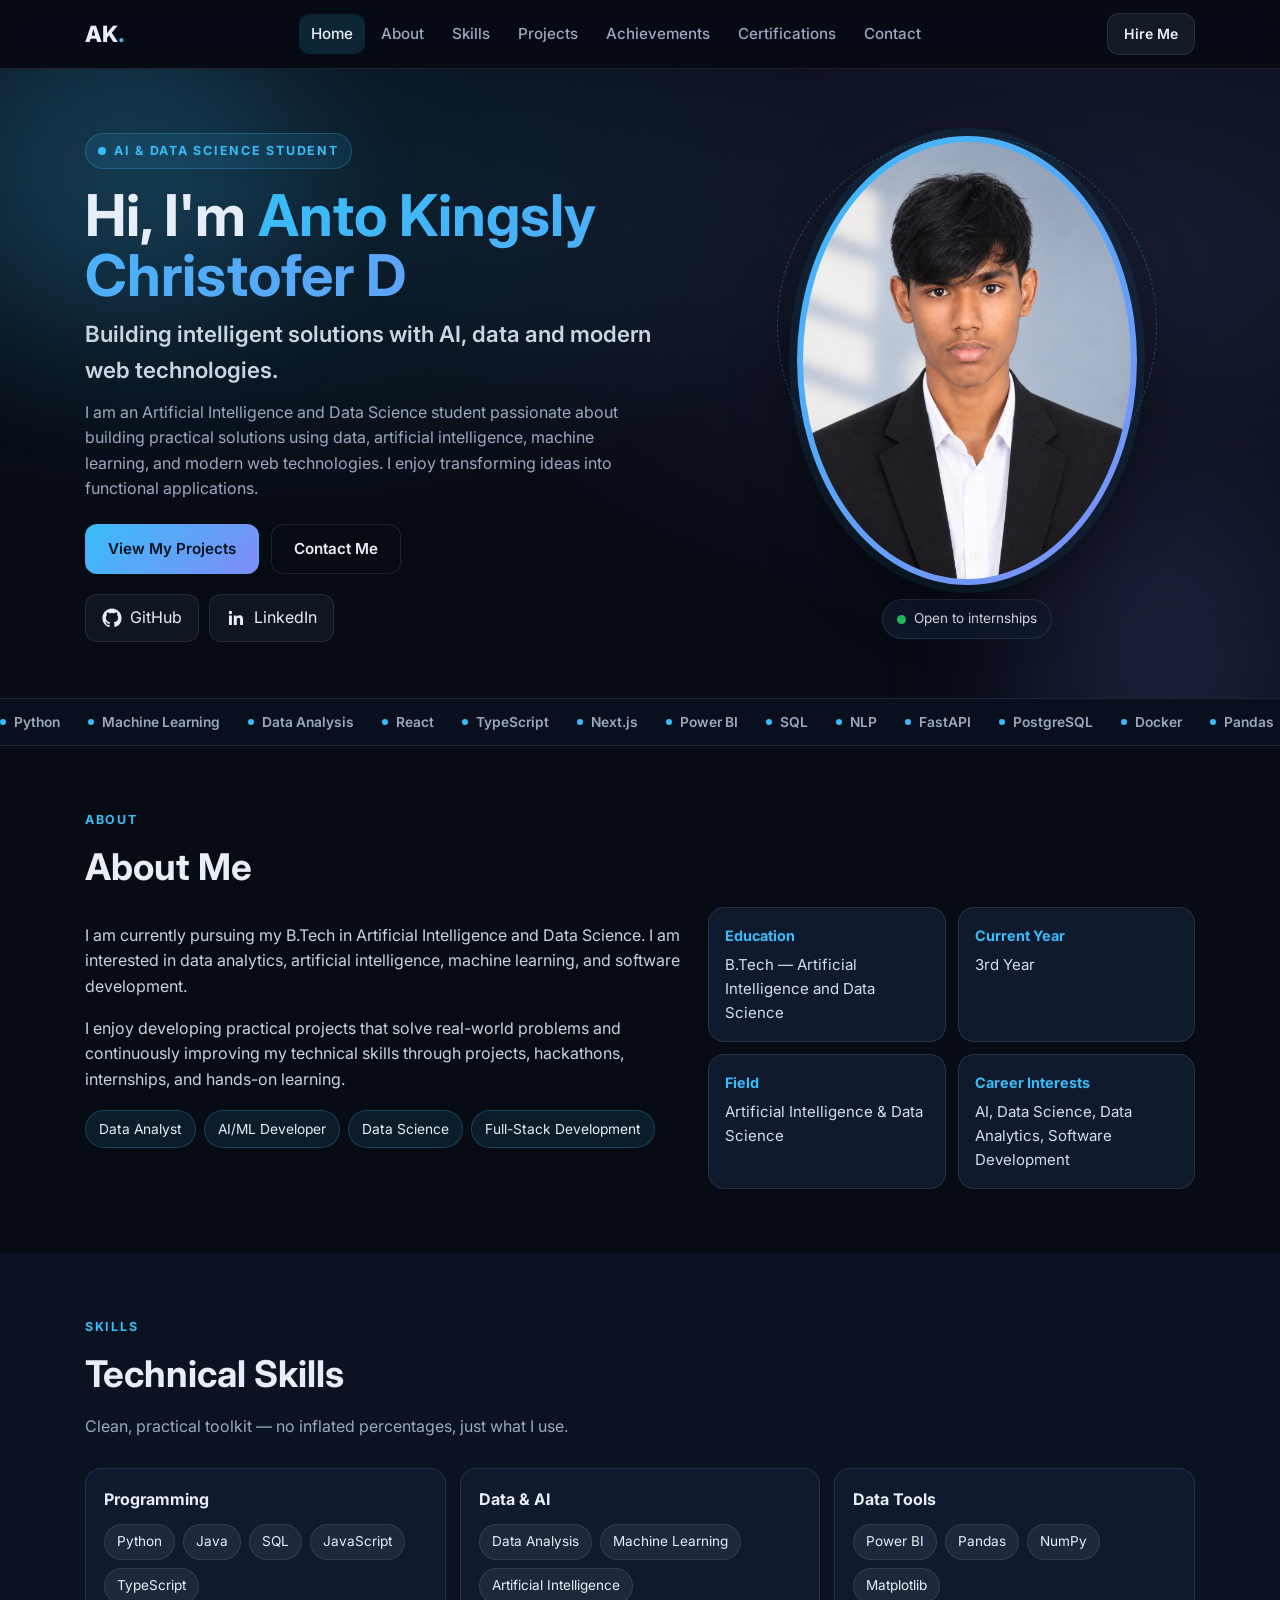
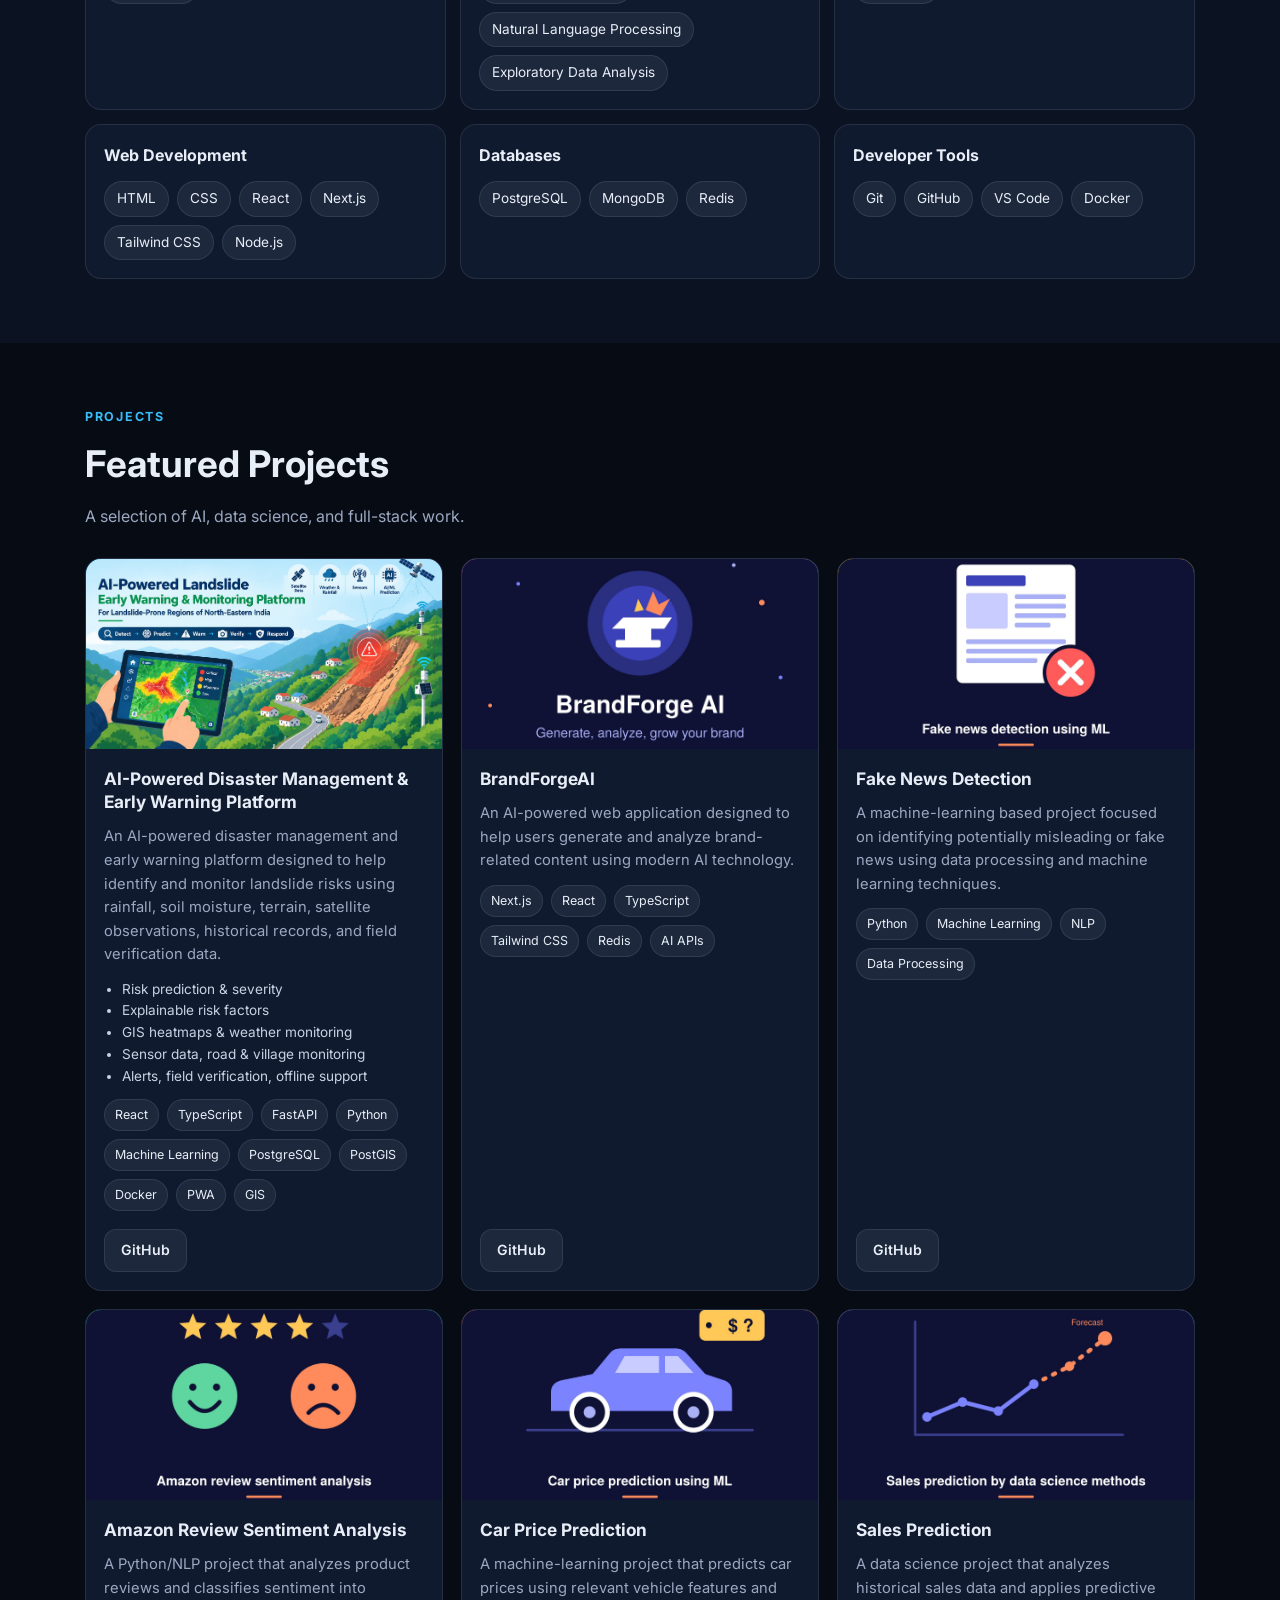
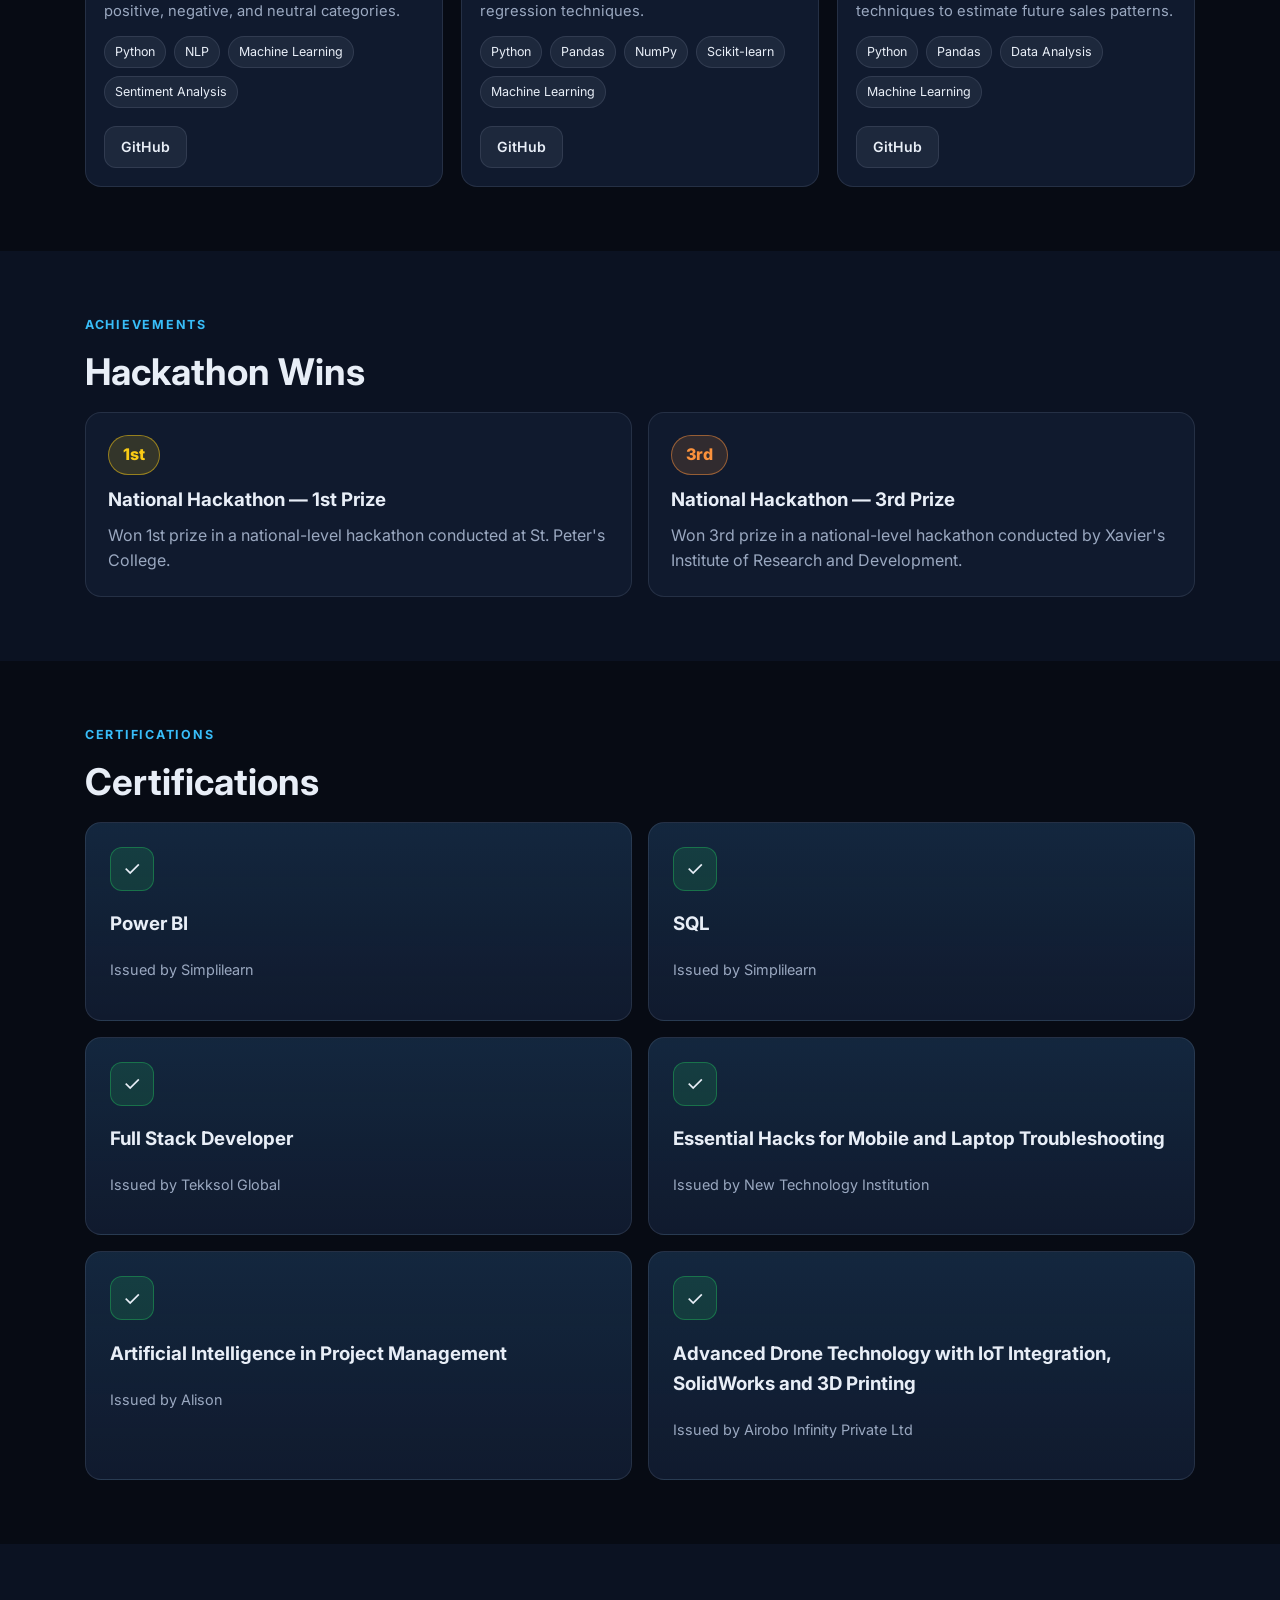
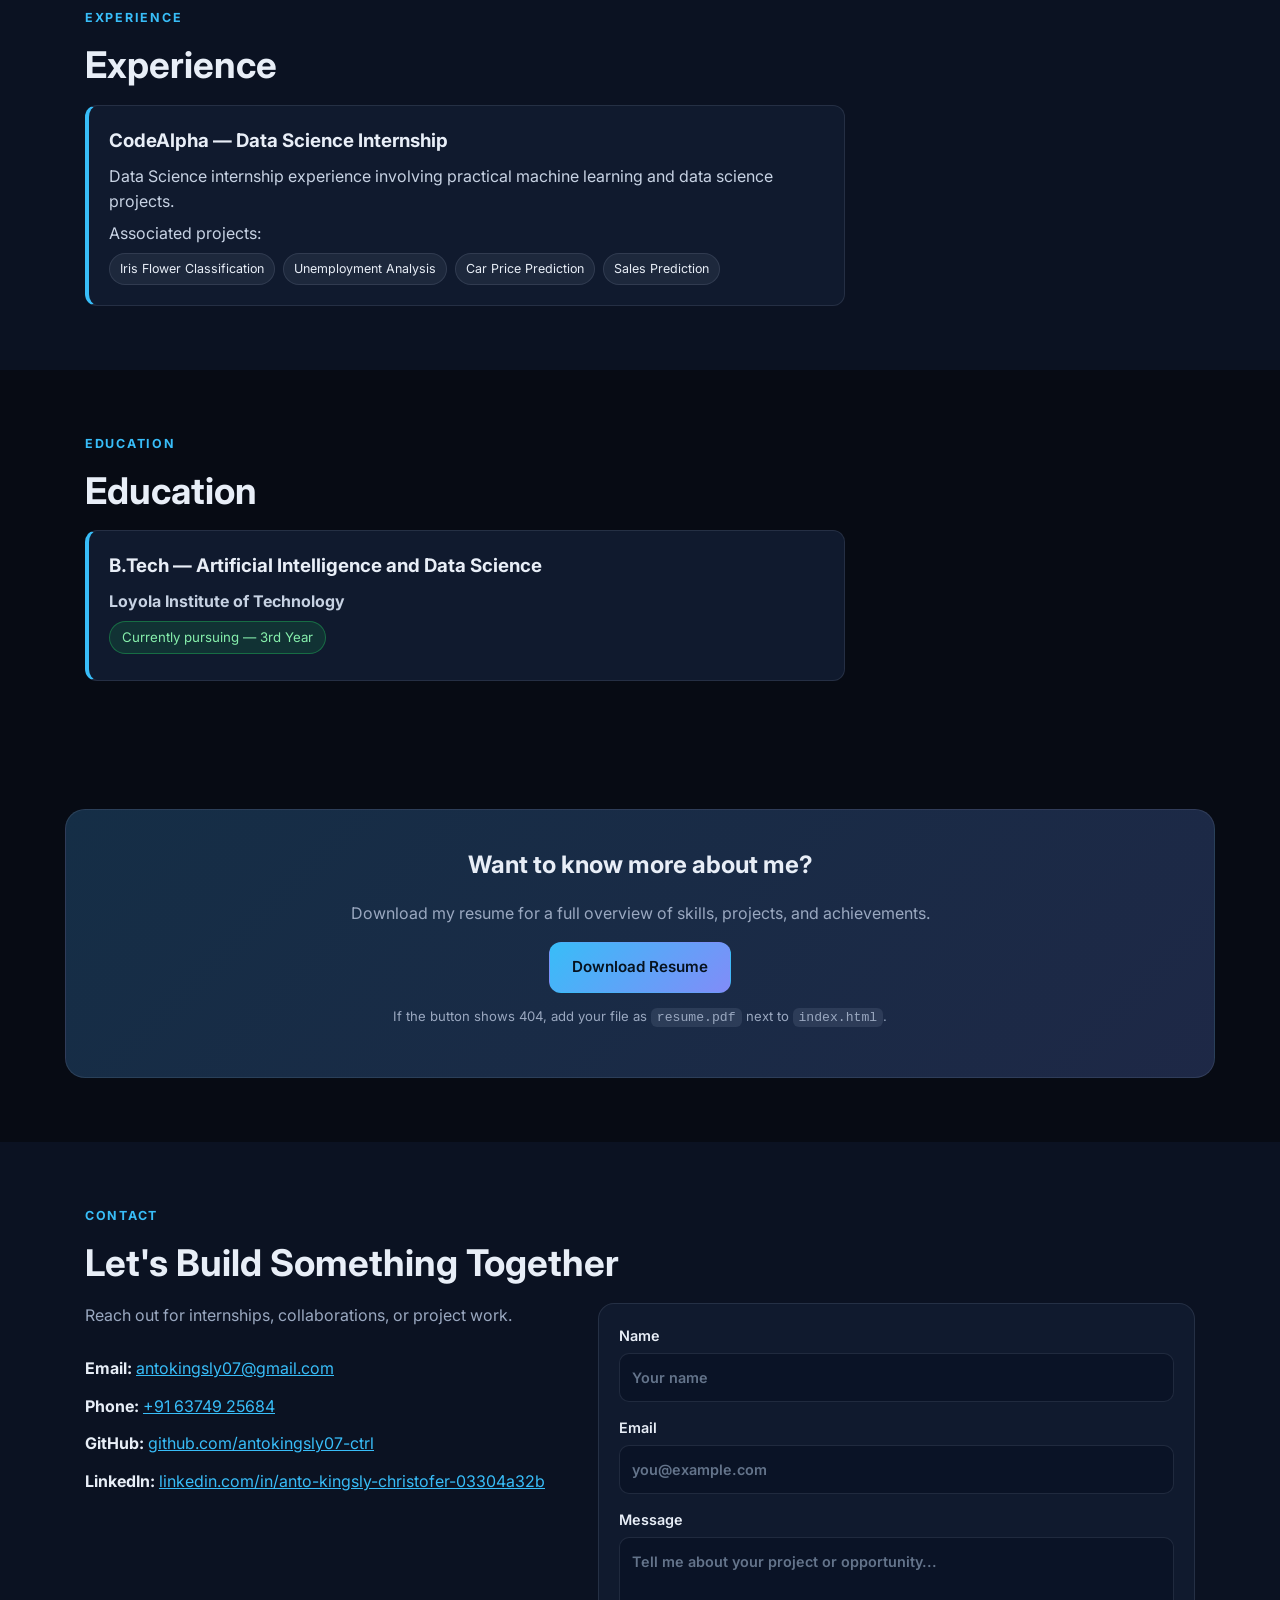
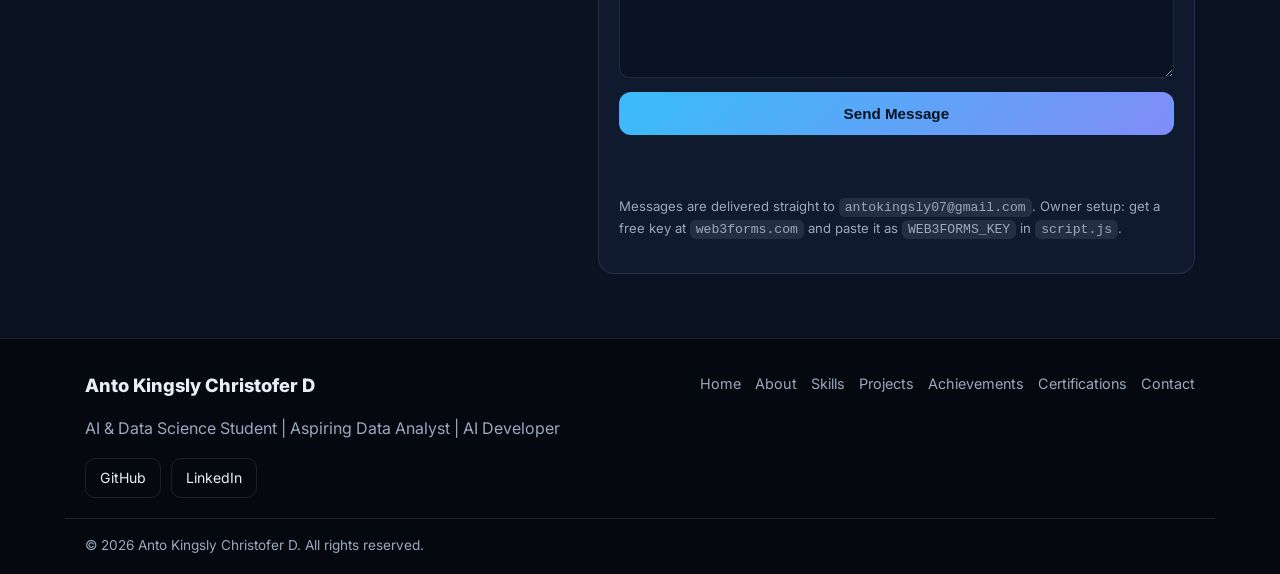
==== index.html @ e4489245 "Portfolio: Anto Kingsly Christofer D - AI and Data Science" ====
<!DOCTYPE html>
<html lang="en">
<head>
<meta charset="UTF-8" />
<meta name="viewport" content="width=device-width, initial-scale=1.0" />
<title>Anto Kingsly Christofer D | AI & Data Science Student</title>
<meta name="description" content="Portfolio of Anto Kingsly Christofer D, an Artificial Intelligence and Data Science student focused on AI, machine learning, data analytics, and modern web development." />
<meta name="author" content="Anto Kingsly Christofer D" />
<meta name="theme-color" content="#070b14" />
<link rel="icon" type="image/svg+xml" href="favicon.svg" />
<meta property="og:type" content="website" />
<meta property="og:title" content="Anto Kingsly Christofer D | AI & Data Science Student" />
<meta property="og:description" content="Portfolio of Anto Kingsly Christofer D, an Artificial Intelligence and Data Science student focused on AI, machine learning, data analytics, and modern web development." />
<meta property="og:image" content="profile.jpg" />
<meta name="twitter:card" content="summary_large_image" />
<meta name="twitter:title" content="Anto Kingsly Christofer D | AI & Data Science Student" />
<meta name="twitter:description" content="Portfolio of Anto Kingsly Christofer D, an Artificial Intelligence and Data Science student focused on AI, machine learning, data analytics, and modern web development." />
<link rel="preconnect" href="https://fonts.googleapis.com" />
<link rel="preconnect" href="https://fonts.gstatic.com" crossorigin />
<link href="https://fonts.googleapis.com/css2?family=Inter:wght@400;500;600;700;800&display=swap" rel="stylesheet" />
<link rel="stylesheet" href="styles.css" />
</head>
<body>
<a class="skip-link" href="#main">Skip to content</a>
<div id="progress" aria-hidden="true"></div>

<header class="nav" id="topnav">
  <div class="container nav-inner">
    <a href="#home" class="brand" aria-label="Anto Kingsly Christofer D home">AK<span>.</span></a>
    <nav aria-label="Primary">
      <ul class="nav-links" id="navLinks">
        <li><a href="#home" class="nav-link active">Home</a></li>
        <li><a href="#about" class="nav-link">About</a></li>
        <li><a href="#skills" class="nav-link">Skills</a></li>
        <li><a href="#projects" class="nav-link">Projects</a></li>
        <li><a href="#achievements" class="nav-link">Achievements</a></li>
        <li><a href="#certifications" class="nav-link">Certifications</a></li>
        <li><a href="#contact" class="nav-link">Contact</a></li>
      </ul>
    </nav>
    <div class="nav-actions">
      <a class="btn btn-small btn-ghost" href="mailto:antokingsly07@gmail.com">Hire Me</a>
      <button class="hamburger" id="hamburger" aria-label="Open menu" aria-expanded="false" aria-controls="navLinks">
        <span></span><span></span><span></span>
      </button>
    </div>
  </div>
</header>

<main id="main">
<!-- HERO -->
<section id="home" class="hero">
  <div class="hero-bg" aria-hidden="true"><span class="orb orb-1"></span><span class="orb orb-2"></span></div>
  <div class="container hero-grid">
    <div class="hero-copy">
      <p class="eyebrow"><span class="dot"></span>AI &amp; DATA SCIENCE STUDENT</p>
      <h1>Hi, I'm <span class="gradient">Anto Kingsly Christofer D</span></h1>
      <h2 class="hero-sub">Building intelligent solutions with AI, data and modern web technologies.</h2>
      <p class="hero-desc">I am an Artificial Intelligence and Data Science student passionate about building practical solutions using data, artificial intelligence, machine learning, and modern web technologies. I enjoy transforming ideas into functional applications.</p>
      <div class="hero-cta">
        <a href="#projects" class="btn btn-primary">View My Projects</a>
        <a href="#contact" class="btn btn-secondary">Contact Me</a>
      </div>
      <div class="hero-social">
        <a href="https://github.com/antokingsly07-ctrl" target="_blank" rel="noopener noreferrer" aria-label="GitHub profile" class="social-btn">
          <svg viewBox="0 0 24 24" width="20" height="20" fill="currentColor" aria-hidden="true"><path d="M12 .5C5.65.5.5 5.65.5 12c0 5.08 3.29 9.39 7.86 10.91.58.11.79-.25.79-.55v-2.15c-3.2.7-3.87-1.36-3.87-1.36-.52-1.33-1.28-1.68-1.28-1.68-1.04-.71.08-.7.08-.7 1.15.08 1.76 1.18 1.76 1.18 1.03 1.76 2.7 1.25 3.36.96.1-.75.4-1.25.72-1.54-2.55-.29-5.23-1.28-5.23-5.68 0-1.26.45-2.28 1.18-3.09-.12-.29-.51-1.46.11-3.05 0 0 .96-.31 3.15 1.18a10.9 10.9 0 0 1 5.74 0c2.19-1.49 3.15-1.18 3.15-1.18.62 1.59.23 2.76.11 3.05.74.81 1.18 1.83 1.18 3.09 0 4.41-2.69 5.38-5.25 5.67.41.35.77 1.05.77 2.12v3.14c0 .3.21.67.8.55A11.51 11.51 0 0 0 23.5 12C23.5 5.65 18.35.5 12 .5Z"/></svg>
          <span>GitHub</span>
        </a>
        <a href="https://www.linkedin.com/in/anto-kingsly-christofer-03304a32b" target="_blank" rel="noopener noreferrer" aria-label="LinkedIn profile" class="social-btn">
          <svg viewBox="0 0 24 24" width="20" height="20" fill="currentColor" aria-hidden="true"><path d="M20.45 20.45h-3.55v-5.57c0-1.33-.03-3.04-1.85-3.04-1.86 0-2.14 1.45-2.14 2.94v5.67H9.35V9h3.41v1.56h.05c.47-.9 1.63-1.85 3.36-1.85 3.6 0 4.27 2.37 4.27 5.46v6.28ZM5.34 7.43a2.06 2.06 0 1 1 0-4.12 2.06 2.06 0 0 1 0 4.12ZM7.12 20.45H3.56V9h3.56v11.45Z"/></svg>
          <span>LinkedIn</span>
        </a>
      </div>
    </div>
    <div class="hero-photo">
      <div class="photo-ring" aria-hidden="true"></div>
      <div class="photo-wrap">
        <!-- Primary profile image. Add your photo as profile.jpg in the site root. -->
        <img src="profile.jpg" alt="Professional profile photo of Anto Kingsly Christofer D" width="360" height="360" fetchpriority="high" onerror="this.style.display='none';document.getElementById('photoFallback').style.display='flex';" />
        <div class="photo-fallback" id="photoFallback" role="img" aria-label="Profile photo placeholder - add profile.jpg">
          <span class="fallback-initials">AD</span>
          <span class="fallback-text">Add <strong>profile.jpg</strong><br />to show your photo</span>
        </div>
      </div>
      <div class="photo-badge">
        <span class="pulse"></span>
        Open to internships
      </div>
    </div>
  </div>
</section>

<div class="ticker" aria-hidden="true">
  <div class="ticker-track">
    <div class="ticker-group"><span><i></i>Python</span><span><i></i>Machine Learning</span><span><i></i>Data Analysis</span><span><i></i>React</span><span><i></i>TypeScript</span><span><i></i>Next.js</span><span><i></i>Power BI</span><span><i></i>SQL</span><span><i></i>NLP</span><span><i></i>FastAPI</span><span><i></i>PostgreSQL</span><span><i></i>Docker</span><span><i></i>Pandas</span><span><i></i>Tailwind CSS</span></div>
    <div class="ticker-group"><span><i></i>Python</span><span><i></i>Machine Learning</span><span><i></i>Data Analysis</span><span><i></i>React</span><span><i></i>TypeScript</span><span><i></i>Next.js</span><span><i></i>Power BI</span><span><i></i>SQL</span><span><i></i>NLP</span><span><i></i>FastAPI</span><span><i></i>PostgreSQL</span><span><i></i>Docker</span><span><i></i>Pandas</span><span><i></i>Tailwind CSS</span></div>
  </div>
</div>

<!-- ABOUT -->
<section id="about" class="section reveal">
  <div class="container">
    <p class="section-eyebrow">About</p>
    <h2 class="section-title">About Me</h2>
    <div class="about-grid">
      <div class="about-text">
        <p>I am currently pursuing my B.Tech in Artificial Intelligence and Data Science. I am interested in data analytics, artificial intelligence, machine learning, and software development.</p>
        <p>I enjoy developing practical projects that solve real-world problems and continuously improving my technical skills through projects, hackathons, internships, and hands-on learning.</p>
        <ul class="focus-list" aria-label="Career focus">
          <li>Data Analyst</li>
          <li>AI/ML Developer</li>
          <li>Data Science</li>
          <li>Full-Stack Development</li>
        </ul>
      </div>
      <div class="info-cards">
        <div class="info-card"><h3>Education</h3><p>B.Tech — Artificial Intelligence and Data Science</p></div>
        <div class="info-card"><h3>Current Year</h3><p>3rd Year</p></div>
        <div class="info-card"><h3>Field</h3><p>Artificial Intelligence &amp; Data Science</p></div>
        <div class="info-card"><h3>Career Interests</h3><p>AI, Data Science, Data Analytics, Software Development</p></div>
      </div>
    </div>
  </div>
</section>

<!-- SKILLS -->
<section id="skills" class="section section-alt reveal">
  <div class="container">
    <p class="section-eyebrow">Skills</p>
    <h2 class="section-title">Technical Skills</h2>
    <p class="section-sub">Clean, practical toolkit — no inflated percentages, just what I use.</p>
    <div class="skills-grid">
      <div class="skill-group"><h3>Programming</h3><div class="badges"><span>Python</span><span>Java</span><span>SQL</span><span>JavaScript</span><span>TypeScript</span></div></div>
      <div class="skill-group"><h3>Data &amp; AI</h3><div class="badges"><span>Data Analysis</span><span>Machine Learning</span><span>Artificial Intelligence</span><span>Natural Language Processing</span><span>Exploratory Data Analysis</span></div></div>
      <div class="skill-group"><h3>Data Tools</h3><div class="badges"><span>Power BI</span><span>Pandas</span><span>NumPy</span><span>Matplotlib</span></div></div>
      <div class="skill-group"><h3>Web Development</h3><div class="badges"><span>HTML</span><span>CSS</span><span>React</span><span>Next.js</span><span>Tailwind CSS</span><span>Node.js</span></div></div>
      <div class="skill-group"><h3>Databases</h3><div class="badges"><span>PostgreSQL</span><span>MongoDB</span><span>Redis</span></div></div>
      <div class="skill-group"><h3>Developer Tools</h3><div class="badges"><span>Git</span><span>GitHub</span><span>VS Code</span><span>Docker</span></div></div>
    </div>
  </div>
</section>

<!-- PROJECTS -->
<section id="projects" class="section reveal">
  <div class="container">
    <p class="section-eyebrow">Projects</p>
    <h2 class="section-title">Featured Projects</h2>
    <p class="section-sub">A selection of AI, data science, and full-stack work.</p>
    <div class="projects-grid">

      <article class="project-card">
        <div class="thumb thumb-1 thumb-photo">
          <!-- Save the Landslide Early Warning banner as project-disaster.jpg in the site root -->
          <img src="project-disaster.jpg" alt="Banner for the AI-Powered Landslide Early Warning and Monitoring Platform" loading="lazy" onerror="this.remove()" />
          <span aria-hidden="true">Detect → Predict → Warn → Verify → Respond</span>
        </div>
        <div class="card-body">
          <h3>AI-Powered Disaster Management &amp; Early Warning Platform</h3>
          <p>An AI-powered disaster management and early warning platform designed to help identify and monitor landslide risks using rainfall, soil moisture, terrain, satellite observations, historical records, and field verification data.</p>
          <ul class="feature-mini">
            <li>Risk prediction &amp; severity</li><li>Explainable risk factors</li><li>GIS heatmaps &amp; weather monitoring</li><li>Sensor data, road &amp; village monitoring</li><li>Alerts, field verification, offline support</li>
          </ul>
          <div class="badges small"><span>React</span><span>TypeScript</span><span>FastAPI</span><span>Python</span><span>Machine Learning</span><span>PostgreSQL</span><span>PostGIS</span><span>Docker</span><span>PWA</span><span>GIS</span></div>
          <div class="card-actions">
            <!-- TODO: replace with project repo URL -->
            <a class="btn btn-small btn-ghost" href="https://github.com/antokingsly07-ctrl" target="_blank" rel="noopener noreferrer" aria-label="Disaster platform GitHub">GitHub</a>
          </div>
        </div>
      </article>

      <article class="project-card">
        <div class="thumb thumb-2 thumb-photo">
          <img src="project-brandforge.jpg" alt="BrandForge AI banner — generate, analyze, grow your brand" loading="lazy" onerror="this.remove()" />
          <span aria-hidden="true">BrandForgeAI</span>
        </div>
        <div class="card-body">
          <h3>BrandForgeAI</h3>
          <p>An AI-powered web application designed to help users generate and analyze brand-related content using modern AI technology.</p>
          <div class="badges small"><span>Next.js</span><span>React</span><span>TypeScript</span><span>Tailwind CSS</span><span>Redis</span><span>AI APIs</span></div>
          <div class="card-actions">
            <a class="btn btn-small btn-ghost" href="https://github.com/antokingsly07-ctrl" target="_blank" rel="noopener noreferrer" aria-label="BrandForgeAI GitHub">GitHub</a>
          </div>
        </div>
      </article>

      <article class="project-card">
        <div class="thumb thumb-3 thumb-photo">
          <img src="project-fakenews.jpg" alt="Fake news detection using ML illustration" loading="lazy" onerror="this.remove()" />
          <span aria-hidden="true">Fake News Detection</span>
        </div>
        <div class="card-body">
          <h3>Fake News Detection</h3>
          <p>A machine-learning based project focused on identifying potentially misleading or fake news using data processing and machine learning techniques.</p>
          <div class="badges small"><span>Python</span><span>Machine Learning</span><span>NLP</span><span>Data Processing</span></div>
          <div class="card-actions">
            <a class="btn btn-small btn-ghost" href="https://github.com/antokingsly07-ctrl" target="_blank" rel="noopener noreferrer" aria-label="Fake news detection GitHub">GitHub</a>
          </div>
        </div>
      </article>

      <article class="project-card">
        <div class="thumb thumb-4 thumb-photo">
          <img src="project-sentiment.jpg" alt="Amazon review sentiment analysis illustration" loading="lazy" onerror="this.remove()" />
          <span aria-hidden="true">Sentiment Analysis</span>
        </div>
        <div class="card-body">
          <h3>Amazon Review Sentiment Analysis</h3>
          <p>A Python/NLP project that analyzes product reviews and classifies sentiment into positive, negative, and neutral categories.</p>
          <div class="badges small"><span>Python</span><span>NLP</span><span>Machine Learning</span><span>Sentiment Analysis</span></div>
          <div class="card-actions">
            <a class="btn btn-small btn-ghost" href="https://github.com/antokingsly07-ctrl" target="_blank" rel="noopener noreferrer" aria-label="Sentiment analysis GitHub">GitHub</a>
          </div>
        </div>
      </article>

      <article class="project-card">
        <div class="thumb thumb-5 thumb-photo">
          <img src="project-carprice.jpg" alt="Car price prediction using ML illustration" loading="lazy" onerror="this.remove()" />
          <span aria-hidden="true">Car Price Prediction</span>
        </div>
        <div class="card-body">
          <h3>Car Price Prediction</h3>
          <p>A machine-learning project that predicts car prices using relevant vehicle features and regression techniques.</p>
          <div class="badges small"><span>Python</span><span>Pandas</span><span>NumPy</span><span>Scikit-learn</span><span>Machine Learning</span></div>
          <div class="card-actions">
            <a class="btn btn-small btn-ghost" href="https://github.com/antokingsly07-ctrl" target="_blank" rel="noopener noreferrer" aria-label="Car price prediction GitHub">GitHub</a>
          </div>
        </div>
      </article>

      <article class="project-card">
        <div class="thumb thumb-6 thumb-photo">
          <img src="project-sales.jpg" alt="Sales prediction by data science methods illustration" loading="lazy" onerror="this.remove()" />
          <span aria-hidden="true">Sales Prediction</span>
        </div>
        <div class="card-body">
          <h3>Sales Prediction</h3>
          <p>A data science project that analyzes historical sales data and applies predictive techniques to estimate future sales patterns.</p>
          <div class="badges small"><span>Python</span><span>Pandas</span><span>Data Analysis</span><span>Machine Learning</span></div>
          <div class="card-actions">
            <a class="btn btn-small btn-ghost" href="https://github.com/antokingsly07-ctrl" target="_blank" rel="noopener noreferrer" aria-label="Sales prediction GitHub">GitHub</a>
          </div>
        </div>
      </article>

    </div>
  </div>
</section>

<!-- ACHIEVEMENTS -->
<section id="achievements" class="section section-alt reveal">
  <div class="container">
    <p class="section-eyebrow">Achievements</p>
    <h2 class="section-title">Hackathon Wins</h2>
    <div class="two-col">
      <article class="award-card gold">
        <div class="medal" aria-hidden="true">1st</div>
        <h3>National Hackathon — 1st Prize</h3>
        <p>Won 1st prize in a national-level hackathon conducted at St. Peter's College.</p>
      </article>
      <article class="award-card bronze">
        <div class="medal" aria-hidden="true">3rd</div>
        <h3>National Hackathon — 3rd Prize</h3>
        <p>Won 3rd prize in a national-level hackathon conducted by Xavier's Institute of Research and Development.</p>
      </article>
    </div>
  </div>
</section>

<!-- CERTIFICATIONS -->
<section id="certifications" class="section reveal">
  <div class="container">
    <p class="section-eyebrow">Certifications</p>
    <h2 class="section-title">Certifications</h2>
    <div class="cert-grid">
      <article class="cert-card">
        <div class="cert-seal" aria-hidden="true">✓</div>
        <h3>Power BI</h3>
        <p class="cert-meta">Issued by Simplilearn</p>
      </article>
      <article class="cert-card">
        <div class="cert-seal" aria-hidden="true">✓</div>
        <h3>SQL</h3>
        <p class="cert-meta">Issued by Simplilearn</p>
      </article>
      <article class="cert-card">
        <div class="cert-seal" aria-hidden="true">✓</div>
        <h3>Full Stack Developer</h3>
        <p class="cert-meta">Issued by Tekksol Global</p>
      </article>
      <article class="cert-card">
        <div class="cert-seal" aria-hidden="true">✓</div>
        <h3>Essential Hacks for Mobile and Laptop Troubleshooting</h3>
        <p class="cert-meta">Issued by New Technology Institution</p>
      </article>
      <article class="cert-card">
        <div class="cert-seal" aria-hidden="true">✓</div>
        <h3>Artificial Intelligence in Project Management</h3>
        <p class="cert-meta">Issued by Alison</p>
      </article>
      <article class="cert-card">
        <div class="cert-seal" aria-hidden="true">✓</div>
        <h3>Advanced Drone Technology with IoT Integration, SolidWorks and 3D Printing</h3>
        <p class="cert-meta">Issued by Airobo Infinity Private Ltd</p>
      </article>
    </div>
  </div>
</section>

<!-- EXPERIENCE -->
<section id="experience" class="section section-alt reveal">
  <div class="container">
    <p class="section-eyebrow">Experience</p>
    <h2 class="section-title">Experience</h2>
    <div class="timeline">
      <article class="timeline-item">
        <div class="timeline-marker" aria-hidden="true"></div>
        <h3>CodeAlpha — Data Science Internship</h3>
        <p>Data Science internship experience involving practical machine learning and data science projects.</p>
        <p class="muted">Associated projects:</p>
        <div class="badges small"><span>Iris Flower Classification</span><span>Unemployment Analysis</span><span>Car Price Prediction</span><span>Sales Prediction</span></div>
      </article>
    </div>
  </div>
</section>

<!-- EDUCATION -->
<section id="education" class="section reveal">
  <div class="container">
    <p class="section-eyebrow">Education</p>
    <h2 class="section-title">Education</h2>
    <div class="timeline">
      <article class="timeline-item">
        <div class="timeline-marker" aria-hidden="true"></div>
        <h3>B.Tech — Artificial Intelligence and Data Science</h3>
        <p><strong>Loyola Institute of Technology</strong></p>
        <p><span class="status-pill">Currently pursuing — 3rd Year</span></p>
      </article>
    </div>
  </div>
</section>

<!-- RESUME -->
<section id="resume" class="section resume-cta reveal">
  <div class="container resume-box">
    <h2>Want to know more about me?</h2>
    <p>Download my resume for a full overview of skills, projects, and achievements.</p>
    <!-- Add your file as resume.pdf in the site root -->
    <a class="btn btn-primary" href="resume.pdf" download>Download Resume</a>
    <p class="placeholder-note">If the button shows 404, add your file as <code>resume.pdf</code> next to <code>index.html</code>.</p>
  </div>
</section>

<!-- CONTACT -->
<section id="contact" class="section section-alt reveal">
  <div class="container">
    <p class="section-eyebrow">Contact</p>
    <h2 class="section-title">Let's Build Something Together</h2>
    <div class="contact-grid">
      <div>
        <p class="section-sub" style="margin-top:0">Reach out for internships, collaborations, or project work.</p>
        <ul class="contact-list">
          <li><strong>Email:</strong> <a href="mailto:antokingsly07@gmail.com">antokingsly07@gmail.com</a></li>
          <li><strong>Phone:</strong> <a href="tel:+916374925684">+91 63749 25684</a></li>
          <li><strong>GitHub:</strong> <a href="https://github.com/antokingsly07-ctrl" target="_blank" rel="noopener noreferrer">github.com/antokingsly07-ctrl</a></li>
          <li><strong>LinkedIn:</strong> <a href="https://www.linkedin.com/in/anto-kingsly-christofer-03304a32b" target="_blank" rel="noopener noreferrer">linkedin.com/in/anto-kingsly-christofer-03304a32b</a></li>
        </ul>
      </div>
      <!-- Messages are delivered to antokingsly07@gmail.com via FormSubmit (no backend needed) -->
      <form id="contactForm" class="contact-form" aria-label="Contact form">
        <label> Name
          <input type="text" name="name" required autocomplete="name" placeholder="Your name" />
        </label>
        <label> Email
          <input type="email" name="email" required autocomplete="email" placeholder="you@example.com" />
        </label>
        <label> Message
          <textarea name="message" rows="5" required placeholder="Tell me about your project or opportunity..."></textarea>
        </label>
        <input type="text" name="_honey" class="hp-field" tabindex="-1" autocomplete="off" aria-hidden="true" />
        <button type="submit" class="btn btn-primary">Send Message</button>
        <p class="form-status" id="formStatus" role="status" aria-live="polite"></p>
        <p class="placeholder-note">Messages are delivered straight to <code>antokingsly07@gmail.com</code>. Owner setup: get a free key at <code>web3forms.com</code> and paste it as <code>WEB3FORMS_KEY</code> in <code>script.js</code>.</p>
      </form>
    </div>
  </div>
</section>
</main>

<footer class="footer">
  <div class="container footer-grid">
    <div>
      <p class="footer-name">Anto Kingsly Christofer D</p>
      <p class="muted">AI &amp; Data Science Student | Aspiring Data Analyst | AI Developer</p>
      <div class="hero-social">
        <a href="https://github.com/antokingsly07-ctrl" target="_blank" rel="noopener noreferrer" aria-label="GitHub">GitHub</a>
        <a href="https://www.linkedin.com/in/anto-kingsly-christofer-03304a32b" target="_blank" rel="noopener noreferrer" aria-label="LinkedIn">LinkedIn</a>
      </div>
    </div>
    <nav aria-label="Footer">
      <ul class="footer-links">
        <li><a href="#home">Home</a></li>
        <li><a href="#about">About</a></li>
        <li><a href="#skills">Skills</a></li>
        <li><a href="#projects">Projects</a></li>
        <li><a href="#achievements">Achievements</a></li>
        <li><a href="#certifications">Certifications</a></li>
        <li><a href="#contact">Contact</a></li>
      </ul>
    </nav>
  </div>
  <div class="container copyright">© 2026 Anto Kingsly Christofer D. All rights reserved.</div>
</footer>

<button id="toTop" aria-label="Back to top" title="Back to top">↑</button>

<script src="script.js" defer></script>
</body>
</html>
---- styles.css ----
:root{
  --bg:#070b14; --bg2:#0b1222; --card:#101a2e; --card2:#0d1526;
  --border:rgba(148,163,184,.16); --text:#e8eef7; --muted:#9aa8c0;
  --accent:#38bdf8; --accent2:#818cf8; --radius:16px;
  --max:1150px; --font:'Inter',system-ui,-apple-system,Segoe UI,Roboto,sans-serif;
}
*{box-sizing:border-box}
html{scroll-behavior:smooth;scroll-padding-top:84px}
body{margin:0;font-family:var(--font);background:var(--bg);color:var(--text);line-height:1.6;overflow-x:hidden}
img{max-width:100%;height:auto}
a{color:var(--accent)}
.container{width:100%;max-width:var(--max);margin:0 auto;padding:0 20px}
.skip-link{position:absolute;left:-9999px;top:0;background:#fff;color:#000;padding:8px 14px;z-index:99}
.skip-link:focus{left:8px;top:8px}
:focus-visible{outline:3px solid var(--accent);outline-offset:2px;border-radius:6px}

/* Nav */
.nav{position:sticky;top:0;z-index:50;background:rgba(7,11,20,.85);backdrop-filter:blur(12px);border-bottom:1px solid var(--border)}
.nav-inner{display:flex;align-items:center;justify-content:space-between;gap:16px;height:68px}
.brand{font-weight:800;font-size:1.4rem;color:var(--text);text-decoration:none}
.brand span{color:var(--accent)}
.nav-links{display:flex;gap:4px;list-style:none;margin:0;padding:0}
.nav-link{display:block;padding:8px 12px;border-radius:10px;color:var(--muted);text-decoration:none;font-weight:500;font-size:.95rem;transition:background .2s,color .2s}
.nav-link:hover{color:var(--text);background:rgba(148,163,184,.12)}
.nav-link.active{color:var(--text);background:rgba(56,189,248,.15)}
.nav-actions{display:flex;align-items:center;gap:10px}
.hamburger{display:none;background:none;border:1px solid var(--border);border-radius:10px;padding:10px;cursor:pointer}
.hamburger span{display:block;width:22px;height:2px;background:var(--text);margin:4px 0;border-radius:2px}

/* Buttons */
.btn{display:inline-block;padding:12px 22px;border-radius:12px;font-weight:600;text-decoration:none;border:1px solid transparent;cursor:pointer;transition:transform .15s,box-shadow .15s,background .2s;font-size:.95rem;text-align:center}
.btn-primary{background:linear-gradient(135deg,var(--accent),var(--accent2));color:#06121f}
.btn-primary:hover{transform:translateY(-1px);box-shadow:0 8px 24px rgba(56,189,248,.3)}
.btn-secondary{background:transparent;color:var(--text);border-color:var(--border)}
.btn-secondary:hover{border-color:var(--accent);background:rgba(56,189,248,.08)}
.btn-ghost{background:rgba(148,163,184,.1);color:var(--text);border-color:var(--border)}
.btn-ghost:hover{border-color:var(--accent)}
.btn-small{padding:9px 16px;font-size:.88rem}
.btn-disabled{opacity:.55;cursor:not-allowed}

/* Hero */
.hero{position:relative;padding:64px 0 56px;overflow:hidden}
.hero-bg{position:absolute;inset:0;background:radial-gradient(600px 320px at 20% 20%,rgba(56,189,248,.14),transparent),radial-gradient(700px 380px at 85% 30%,rgba(129,140,248,.14),transparent);pointer-events:none}
.hero-grid{position:relative;display:grid;grid-template-columns:1.15fr .85fr;gap:40px;align-items:center}
.eyebrow{display:inline-flex;align-items:center;gap:8px;font-size:.78rem;letter-spacing:.14em;font-weight:700;color:var(--accent);background:rgba(56,189,248,.1);border:1px solid rgba(56,189,248,.25);padding:7px 12px;border-radius:999px;margin:0 0 16px}
.dot{width:8px;height:8px;border-radius:50%;background:var(--accent)}
.hero h1{font-size:clamp(2.2rem,5vw,3.6rem);line-height:1.05;margin:0 0 10px}
.gradient{background:linear-gradient(135deg,var(--accent),var(--accent2));-webkit-background-clip:text;background-clip:text;color:transparent}
.hero-sub{font-size:clamp(1.05rem,2.4vw,1.4rem);color:#cbd5e1;font-weight:600;margin:0 0 12px}
.hero-desc{color:var(--muted);max-width:56ch;margin:0 0 22px}
.hero-cta{display:flex;gap:12px;flex-wrap:wrap;margin-bottom:20px}
.hero-social{display:flex;gap:10px;flex-wrap:wrap}
.social-btn{display:inline-flex;align-items:center;gap:8px;padding:10px 16px;border-radius:12px;border:1px solid var(--border);color:var(--text);text-decoration:none;background:rgba(148,163,184,.07)}
.social-btn:hover{border-color:var(--accent)}
.placeholder-note{font-size:.82rem;color:var(--muted)}
.placeholder-note code{background:rgba(148,163,184,.15);padding:2px 6px;border-radius:6px}

/* Photo */
.hero-photo{display:flex;flex-direction:column;align-items:center;gap:14px;position:relative}
.photo-wrap{position:relative;width:min(340px,72vw);aspect-ratio:1;border-radius:50%;padding:6px;background:linear-gradient(135deg,var(--accent),var(--accent2));box-shadow:0 0 0 8px rgba(56,189,248,.08),0 20px 60px rgba(0,0,0,.5)}
.photo-wrap img{width:100%;height:100%;object-fit:cover;border-radius:50%;display:block;background:#0b1222}
.photo-ring{position:absolute;width:min(380px,80vw);aspect-ratio:1;border-radius:50%;border:1px dashed rgba(56,189,248,.35);animation:spin 28s linear infinite;pointer-events:none}
@keyframes spin{to{transform:rotate(360deg)}}
.photo-fallback{position:absolute;inset:6px;border-radius:50%;background:radial-gradient(circle at 30% 30%,#16263f,#0b1222);display:none;flex-direction:column;align-items:center;justify-content:center;gap:8px;text-align:center;padding:20px;color:var(--muted)}
.fallback-initials{font-size:3rem;font-weight:800;color:var(--text)}
.photo-badge{display:inline-flex;align-items:center;gap:8px;background:rgba(16,26,46,.9);border:1px solid var(--border);padding:8px 14px;border-radius:999px;font-size:.85rem}
.pulse{width:9px;height:9px;border-radius:50%;background:#22c55e;box-shadow:0 0 0 0 rgba(34,197,94,.6);animation:pulse 2s infinite}
@keyframes pulse{70%{box-shadow:0 0 0 10px rgba(34,197,94,0)}100%{box-shadow:0 0 0 0 rgba(34,197,94,0)}}

/* Sections */
.section{padding:64px 0}
.section-alt{background:var(--bg2)}
.section-eyebrow{color:var(--accent);font-weight:700;letter-spacing:.14em;text-transform:uppercase;font-size:.78rem;margin:0 0 8px}
.section-title{font-size:clamp(1.6rem,3.5vw,2.3rem);margin:0 0 10px}
.section-sub{color:var(--muted);margin:0 0 28px;max-width:70ch}

/* About */
.about-grid{display:grid;grid-template-columns:1.1fr .9fr;gap:28px}
.about-text p{color:#c7d2e3}
.focus-list{display:flex;flex-wrap:wrap;gap:8px;list-style:none;padding:0;margin:18px 0 0}
.focus-list li{background:rgba(56,189,248,.1);border:1px solid rgba(56,189,248,.25);padding:7px 13px;border-radius:999px;font-size:.86rem}
.info-cards{display:grid;grid-template-columns:1fr 1fr;gap:12px}
.info-card{background:var(--card);border:1px solid var(--border);border-radius:var(--radius);padding:16px}
.info-card h3{margin:0 0 6px;font-size:.9rem;color:var(--accent)}
.info-card p{margin:0;font-size:.94rem;color:#d5deeb}

/* Skills */
.skills-grid{display:grid;grid-template-columns:repeat(3,1fr);gap:14px}
.skill-group{background:var(--card);border:1px solid var(--border);border-radius:var(--radius);padding:18px}
.skill-group h3{margin:0 0 12px;font-size:1rem}
.badges{display:flex;flex-wrap:wrap;gap:8px}
.badges span{background:rgba(148,163,184,.1);border:1px solid var(--border);padding:6px 12px;border-radius:999px;font-size:.85rem}
.badges.small span{font-size:.78rem;padding:5px 10px}

/* Projects */
.projects-grid{display:grid;grid-template-columns:repeat(3,1fr);gap:18px}
.project-card{background:var(--card);border:1px solid var(--border);border-radius:var(--radius);overflow:hidden;display:flex;flex-direction:column;transition:transform .18s,border-color .18s,box-shadow .18s}
.project-card:hover{transform:translateY(-4px);border-color:rgba(56,189,248,.45);box-shadow:0 16px 40px rgba(0,0,0,.4)}
.thumb{min-height:150px;display:flex;align-items:center;justify-content:center;text-align:center;padding:24px 18px;font-weight:800;font-size:1.05rem;color:#06121f}
.thumb-1{background:linear-gradient(135deg,#38bdf8,#818cf8)}
.thumb-2{background:linear-gradient(135deg,#f472b6,#a78bfa)}
.thumb-3{background:linear-gradient(135deg,#facc15,#fb923c)}
.thumb-4{background:linear-gradient(135deg,#34d399,#22d3ee)}
.thumb-5{background:linear-gradient(135deg,#f87171,#fb923c)}
.thumb-6{background:linear-gradient(135deg,#a78bfa,#38bdf8)}
.thumb-photo{position:relative;min-height:190px;padding:0;overflow:hidden}
.thumb-photo img{position:absolute;inset:0;width:100%;height:100%;object-fit:cover;display:block;z-index:1}
.thumb-photo span{position:relative;z-index:0;padding:24px 18px}
.card-body{padding:18px;display:flex;flex-direction:column;gap:12px;flex:1}
.card-body h3{margin:0;font-size:1.08rem;line-height:1.35}
.card-body p{margin:0;color:var(--muted);font-size:.92rem}
.feature-mini{margin:0;padding-left:18px;color:#c7d2e3;font-size:.85rem}
.card-actions{display:flex;gap:10px;flex-wrap:wrap;margin-top:auto;padding-top:6px}

/* Awards / cert / timeline */
.two-col{display:grid;grid-template-columns:1fr 1fr;gap:16px}
.award-card{background:var(--card);border:1px solid var(--border);border-radius:var(--radius);padding:22px}
.medal{display:inline-block;font-weight:800;padding:6px 14px;border-radius:999px;margin-bottom:10px}
.gold .medal{background:rgba(250,204,21,.15);border:1px solid rgba(250,204,21,.5);color:#facc15}
.bronze .medal{background:rgba(251,146,60,.14);border:1px solid rgba(251,146,60,.5);color:#fb923c}
.award-card h3{margin:0 0 8px}
.award-card p{margin:0;color:var(--muted)}
.cert-grid{display:grid;grid-template-columns:repeat(2,1fr);gap:16px}
.cert-card{background:linear-gradient(180deg,rgba(56,189,248,.08),transparent),var(--card);border:1px solid var(--border);border-radius:var(--radius);padding:24px}
.cert-seal{width:44px;height:44px;border-radius:12px;display:flex;align-items:center;justify-content:center;background:rgba(34,197,94,.15);border:1px solid rgba(34,197,94,.4);font-size:1.3rem;margin-bottom:12px}
.cert-meta{color:var(--muted);font-size:.9rem}
.timeline{display:grid;gap:14px;max-width:760px}
.timeline-item{background:var(--card);border:1px solid var(--border);border-left:4px solid var(--accent);border-radius:12px;padding:20px}
.timeline-item h3{margin:0 0 8px}
.timeline-item p{margin:6px 0;color:#c7d2e3}
.muted{color:var(--muted)}
.status-pill{display:inline-block;background:rgba(34,197,94,.14);border:1px solid rgba(34,197,94,.4);color:#86efac;padding:5px 12px;border-radius:999px;font-size:.83rem}

/* Resume */
.resume-box{background:linear-gradient(135deg,rgba(56,189,248,.12),rgba(129,140,248,.12)),var(--card);border:1px solid var(--border);border-radius:20px;padding:36px 28px;text-align:center}
.resume-box h2{margin:0 0 8px}
.resume-box p{color:var(--muted)}

/* Contact */
.contact-grid{display:grid;grid-template-columns:.9fr 1.1fr;gap:24px;align-items:start}
.contact-list{list-style:none;padding:0;margin:0;display:grid;gap:12px}
.contact-form{background:var(--card);border:1px solid var(--border);border-radius:var(--radius);padding:20px;display:grid;gap:14px}
.contact-form label{display:grid;gap:6px;font-weight:600;font-size:.9rem}
.contact-form input,.contact-form textarea{background:#0a1326;border:1px solid var(--border);border-radius:10px;padding:12px;color:var(--text);font:inherit;width:100%}
.contact-form input::placeholder,.contact-form textarea::placeholder{color:#64748b}

/* Footer */
.footer{border-top:1px solid var(--border);padding:32px 0 20px;background:#05080f}
.footer-grid{display:flex;justify-content:space-between;gap:24px;flex-wrap:wrap}
.footer-name{font-weight:800;font-size:1.15rem;margin:0}
.footer .hero-social a{color:var(--text);text-decoration:none;border:1px solid var(--border);padding:8px 14px;border-radius:10px;font-size:.88rem}
.footer-links{list-style:none;display:flex;flex-wrap:wrap;gap:6px 14px;margin:0;padding:0}
.footer-links a{color:var(--muted);text-decoration:none;font-size:.9rem}
.footer-links a:hover{color:var(--text)}
.copyright{margin-top:20px;padding-top:16px;border-top:1px solid var(--border);color:var(--muted);font-size:.85rem}

/* Reveal */
.reveal{opacity:0;transform:translateY(14px);transition:opacity .5s,transform .5s}
.reveal.visible{opacity:1;transform:none}

/* Responsive */
@media(max-width:1024px){
  .projects-grid{grid-template-columns:repeat(2,1fr)}
  .skills-grid{grid-template-columns:repeat(2,1fr)}
}
@media(max-width:768px){
  .hero-grid,.about-grid,.contact-grid{grid-template-columns:1fr}
  .hero{padding:40px 0}
  .hero-photo{order:-1}
  .nav-links{position:fixed;top:68px;left:0;right:0;background:#0b1222;flex-direction:column;padding:12px 20px 18px;border-bottom:1px solid var(--border);display:none}
  .nav-links.open{display:flex}
  .hamburger{display:block}
  .projects-grid,.skills-grid,.two-col,.info-cards,.cert-grid{grid-template-columns:1fr}
  .section{padding:48px 0}
}
@media(max-width:425px){
  .container{padding:0 16px}
  .hero-cta .btn{flex:1}
  .card-actions .btn{flex:1}
}
@media(prefers-reduced-motion:reduce){
  html{scroll-behavior:auto}
  *,*::before,*::after{animation:none!important;transition:none!important}
  .reveal{opacity:1;transform:none}
  .rv{opacity:1!important;transform:none!important}
}

/* ============ Animations ============ */
:root{--ease:cubic-bezier(.22,.61,.36,1)}

/* Scroll progress */
#progress{position:fixed;top:0;left:0;height:3px;width:100%;transform-origin:0 50%;transform:scaleX(0);background:linear-gradient(90deg,var(--accent),var(--accent2));z-index:60}

/* Nav intensify on scroll */
.nav{transition:background .3s,box-shadow .3s}
.nav.scrolled{background:rgba(5,8,15,.94);box-shadow:0 8px 30px rgba(0,0,0,.45)}

/* Hero staggered entrance */
.hero-copy>*{animation:fadeUp .8s var(--ease) both}
.hero-copy>*:nth-child(1){animation-delay:.05s}
.hero-copy>*:nth-child(2){animation-delay:.14s}
.hero-copy>*:nth-child(3){animation-delay:.23s}
.hero-copy>*:nth-child(4){animation-delay:.32s}
.hero-copy>*:nth-child(5){animation-delay:.41s}
.hero-copy>*:nth-child(6){animation-delay:.5s}
@keyframes fadeUp{from{opacity:0;transform:translateY(22px)}to{opacity:1;transform:none}}
.hero-photo{animation:photoIn 1s var(--ease) .25s both}
@keyframes photoIn{from{opacity:0;transform:scale(.93) translateY(16px)}to{opacity:1;transform:none}}
.hero-photo .photo-wrap{animation:floaty 6s ease-in-out 1.4s infinite}
@keyframes floaty{0%,100%{transform:translateY(0)}50%{transform:translateY(-10px)}}

/* Animated gradient heading */
.gradient{background-size:200% auto;animation:gradShift 7s ease infinite}
@keyframes gradShift{0%,100%{background-position:0% 50%}50%{background-position:100% 50%}}

/* Floating background orbs */
.orb{position:absolute;border-radius:50%;filter:blur(70px);pointer-events:none}
.orb-1{width:340px;height:340px;background:rgba(56,189,248,.16);top:-80px;left:-60px;animation:drift1 14s ease-in-out infinite}
.orb-2{width:300px;height:300px;background:rgba(129,140,248,.16);bottom:-110px;right:-40px;animation:drift2 18s ease-in-out infinite}
@keyframes drift1{50%{transform:translate(60px,40px) scale(1.1)}}
@keyframes drift2{50%{transform:translate(-50px,-40px) scale(1.08)}}

/* Tech ticker */
.ticker{border-top:1px solid var(--border);border-bottom:1px solid var(--border);background:rgba(11,18,34,.7);overflow:hidden;padding:12px 0}
.ticker-track{display:flex;width:max-content;animation:marquee 28s linear infinite}
.ticker:hover .ticker-track{animation-play-state:paused}
.ticker-group{display:flex;gap:28px;padding-right:28px;font-size:.86rem;font-weight:600;color:var(--muted);white-space:nowrap}
.ticker-group span{display:flex;align-items:center;gap:8px}
.ticker-group i{width:6px;height:6px;border-radius:50%;background:var(--accent);font-style:normal}
@keyframes marquee{to{transform:translateX(-50%)}}

/* Staggered card reveal (delays set by JS) */
.rv{opacity:0;transform:translateY(18px);transition:opacity .6s var(--ease),transform .6s var(--ease)}
.rv.in{opacity:1;transform:none}

/* Card spotlight following the cursor */
.project-card{position:relative}
.project-card::after{content:"";position:absolute;inset:0;border-radius:inherit;background:radial-gradient(420px circle at var(--mx,50%) var(--my,50%),rgba(56,189,248,.12),transparent 60%);opacity:0;transition:opacity .3s;pointer-events:none}
.project-card:hover::after{opacity:1}

/* Buttons */
.btn:active{transform:scale(.98)}

/* Back to top */
#toTop{position:fixed;right:20px;bottom:20px;width:44px;height:44px;border-radius:12px;border:1px solid var(--border);background:rgba(16,26,46,.92);color:var(--text);font-size:1.2rem;line-height:1;cursor:pointer;opacity:0;transform:translateY(12px);pointer-events:none;transition:opacity .3s,transform .3s,border-color .2s;z-index:55}
#toTop.show{opacity:1;transform:none;pointer-events:auto}
#toTop:hover{border-color:var(--accent)}

/* Contact form status */
.hp-field{position:absolute!important;left:-9999px;top:auto;width:1px;height:1px;opacity:0}
.form-status{font-size:.88rem;margin:0;min-height:1.4em}
.form-status.success{color:#86efac}
.form-status.error{color:#fca5a5}
.contact-form button[disabled]{opacity:.6;cursor:wait}
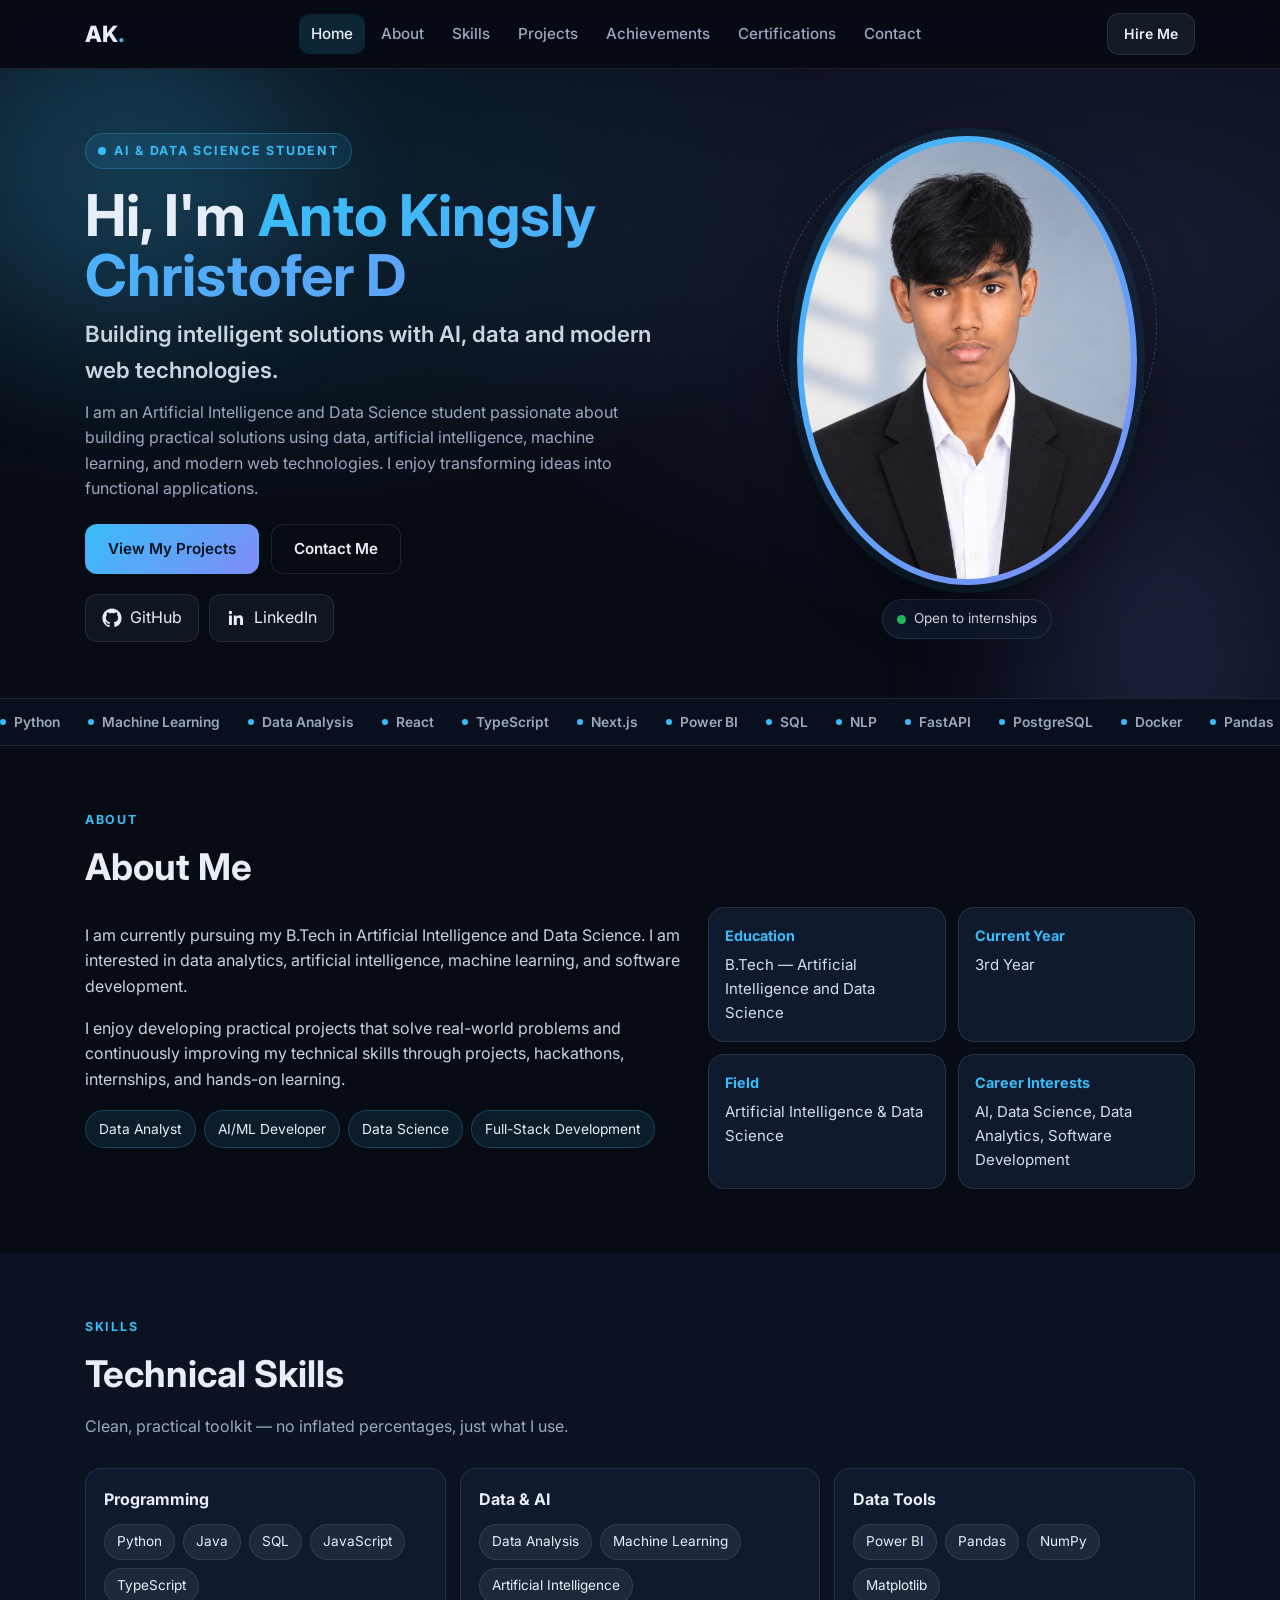
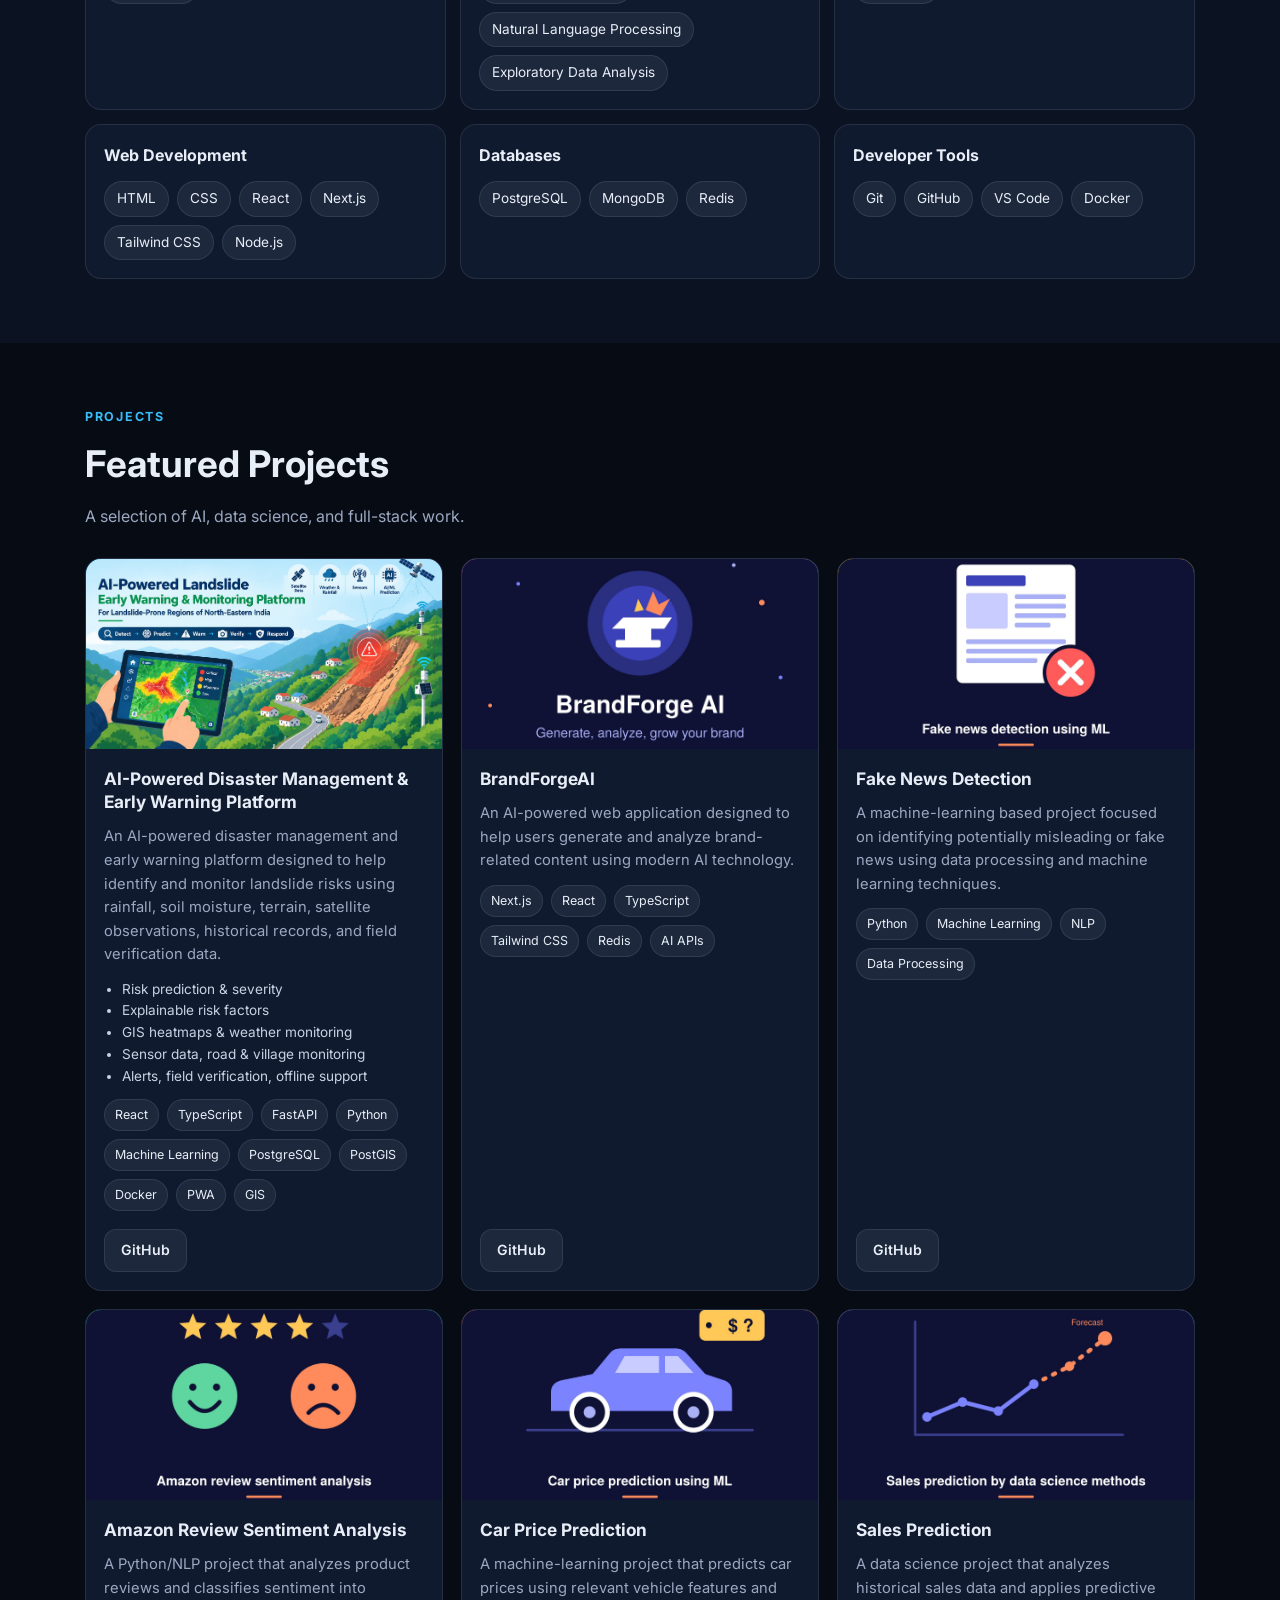
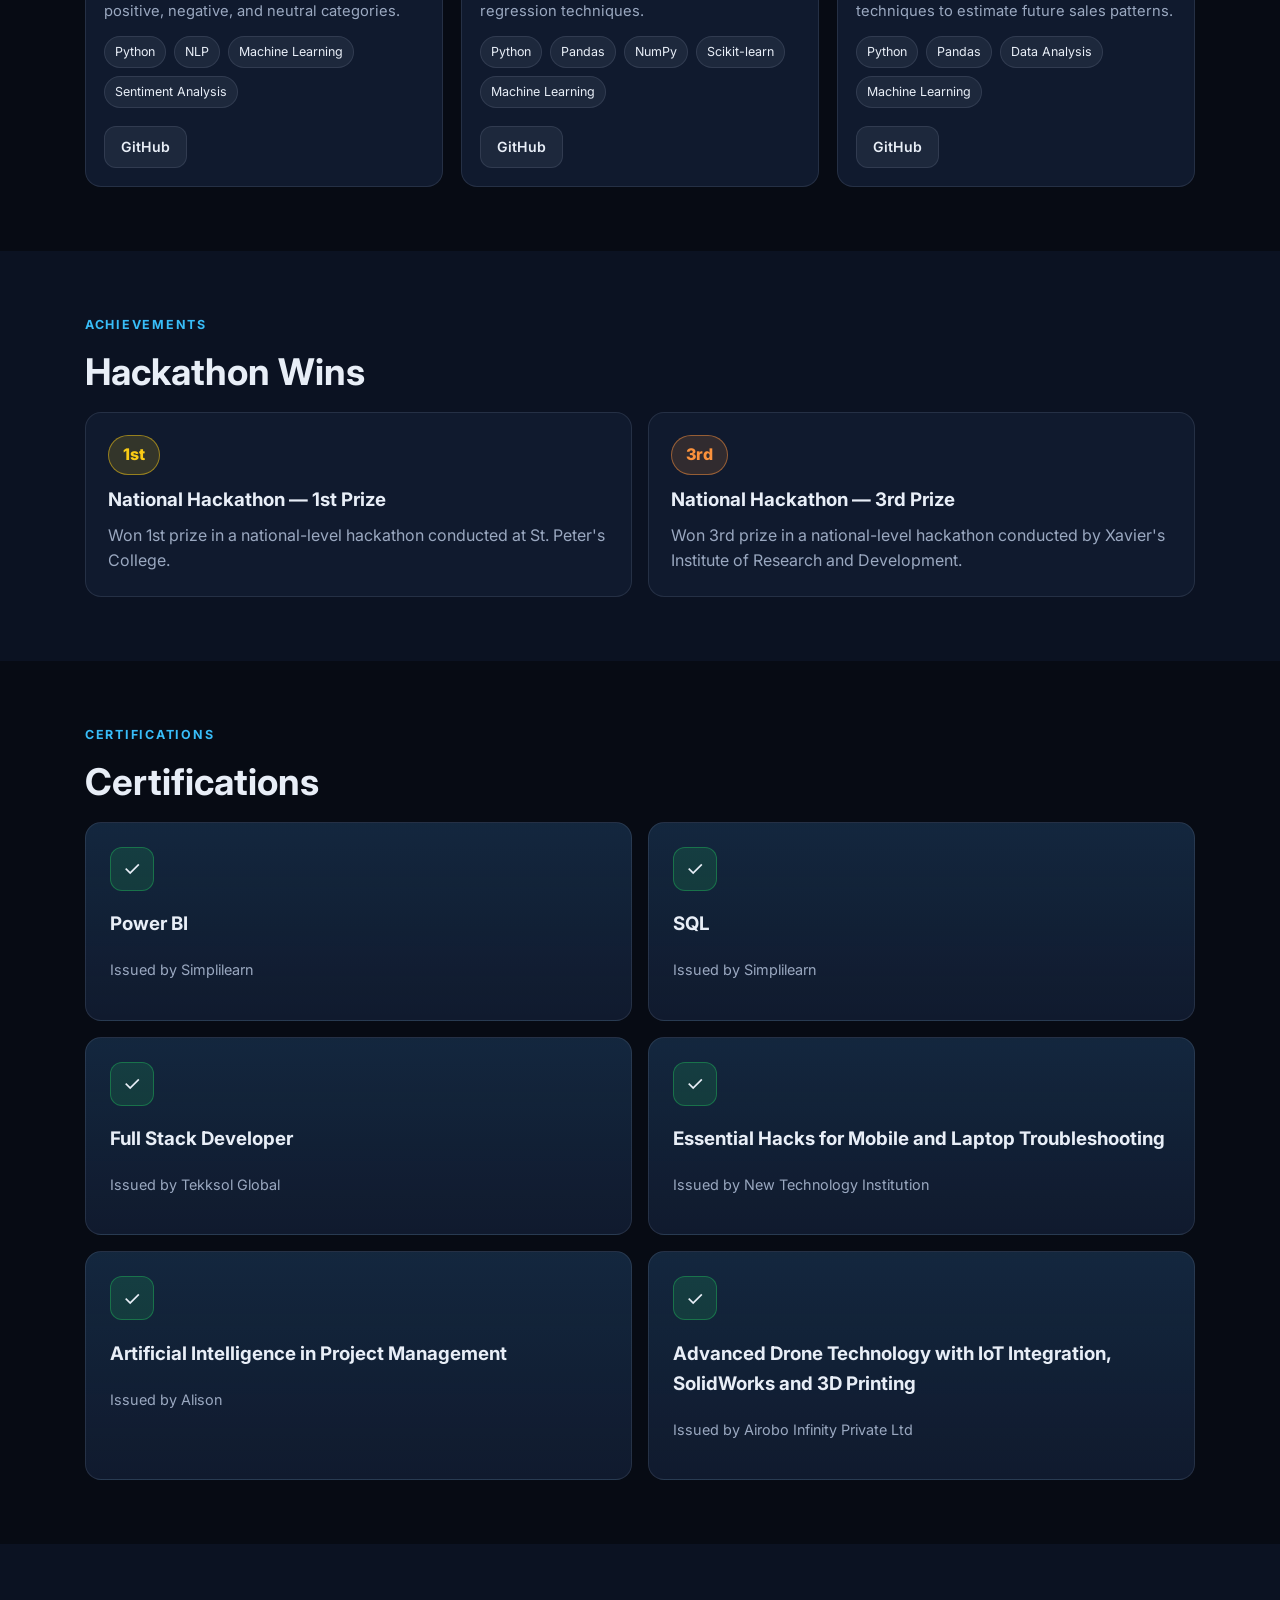
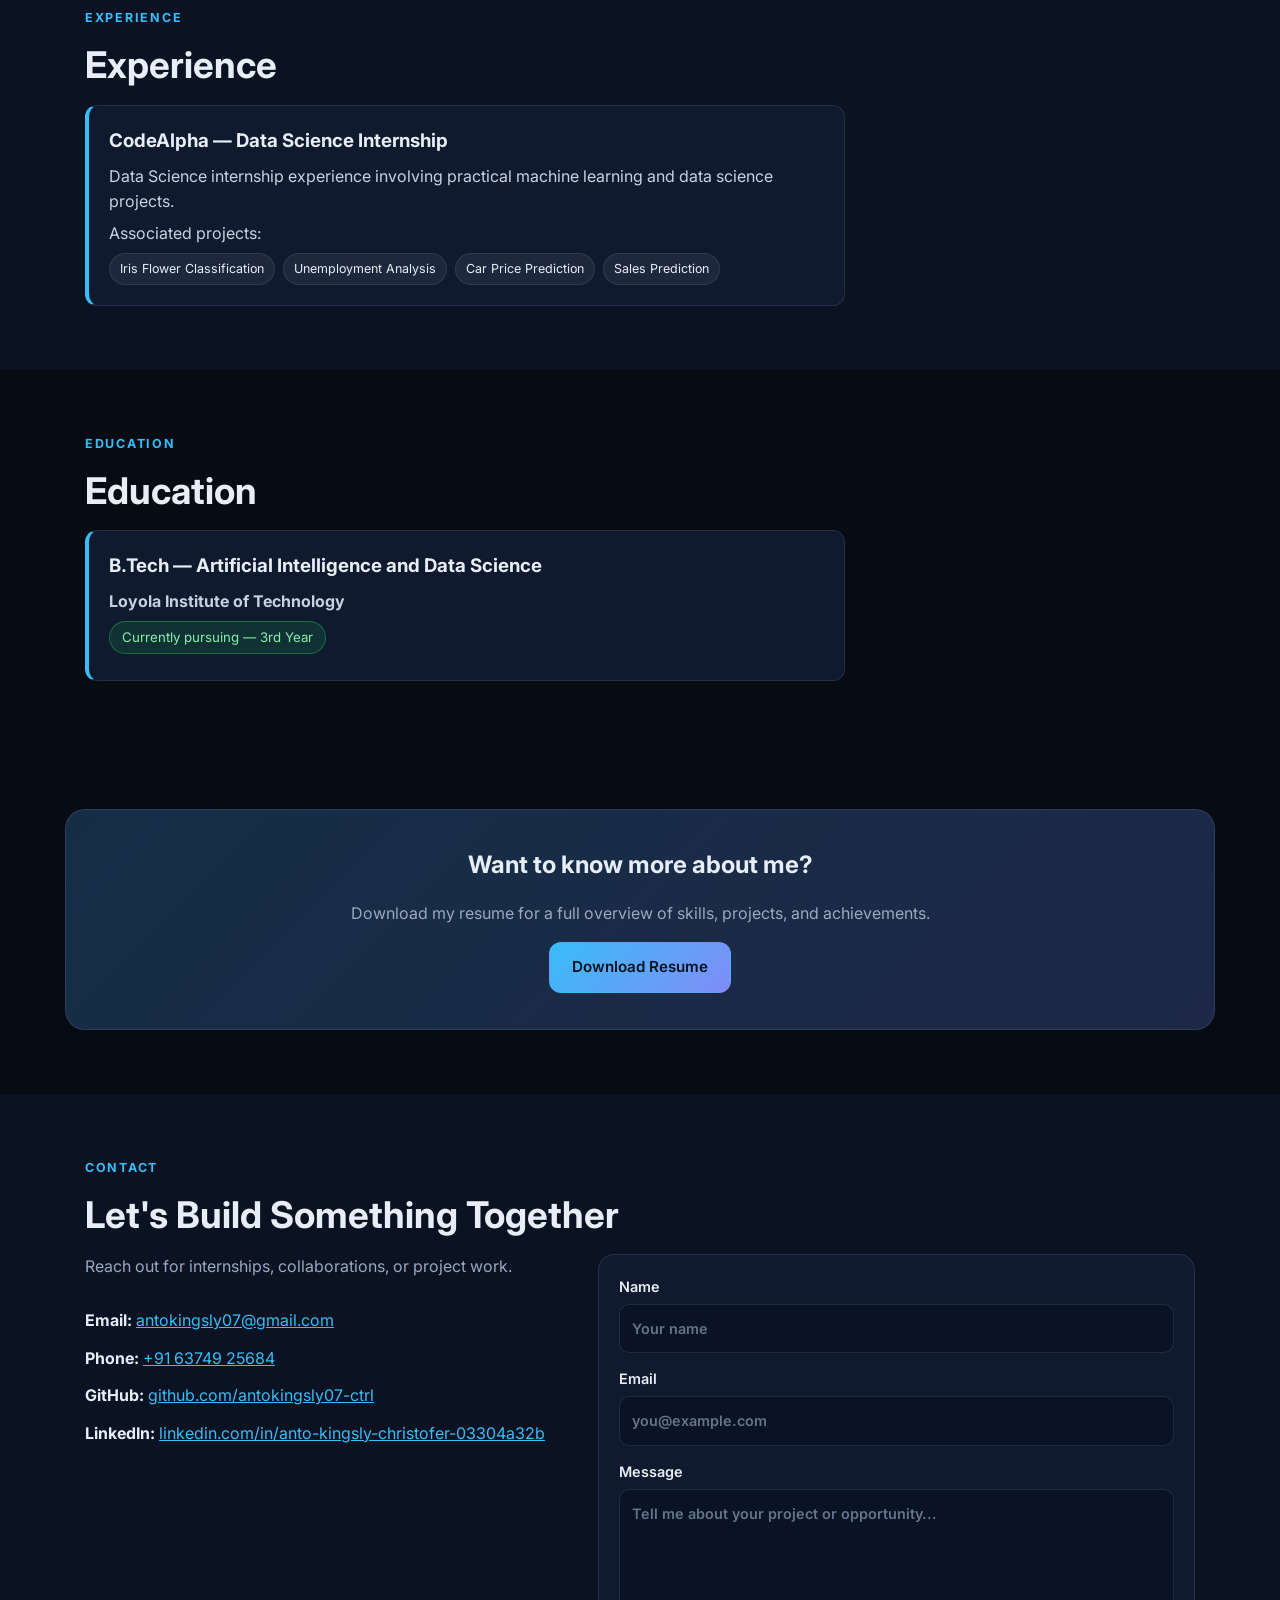
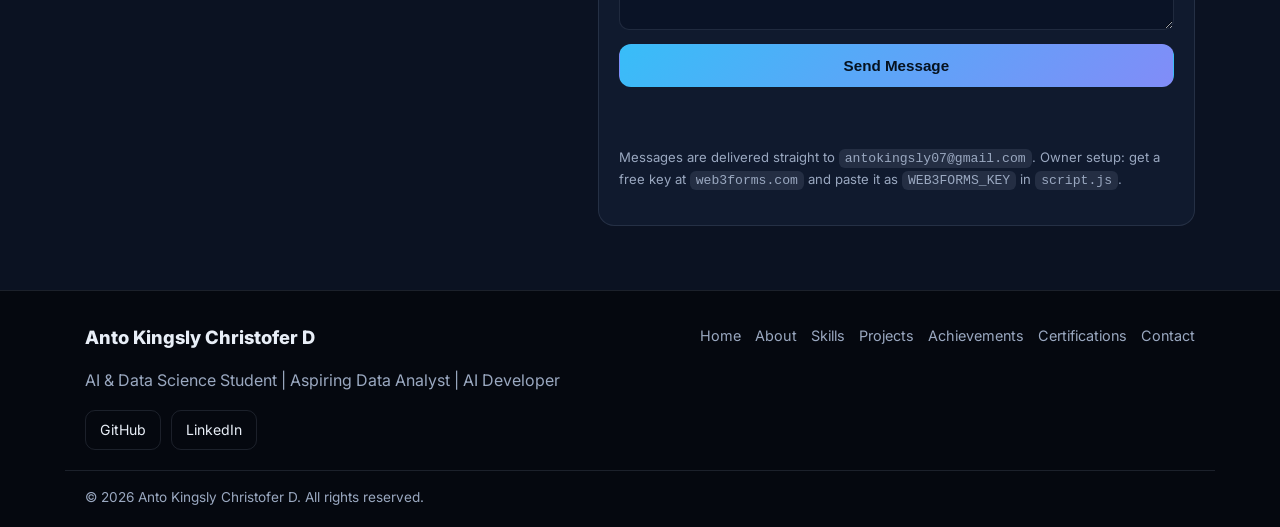
==== commit b5e93e89: "Add resume PDF, project thumbnails, cert updates, contact improvements" ====
--- a/index.html
+++ b/index.html
@@ -347,7 +347,6 @@
     <p>Download my resume for a full overview of skills, projects, and achievements.</p>
     <!-- Add your file as resume.pdf in the site root -->
     <a class="btn btn-primary" href="resume.pdf" download>Download Resume</a>
-    <p class="placeholder-note">If the button shows 404, add your file as <code>resume.pdf</code> next to <code>index.html</code>.</p>
   </div>
 </section>
 
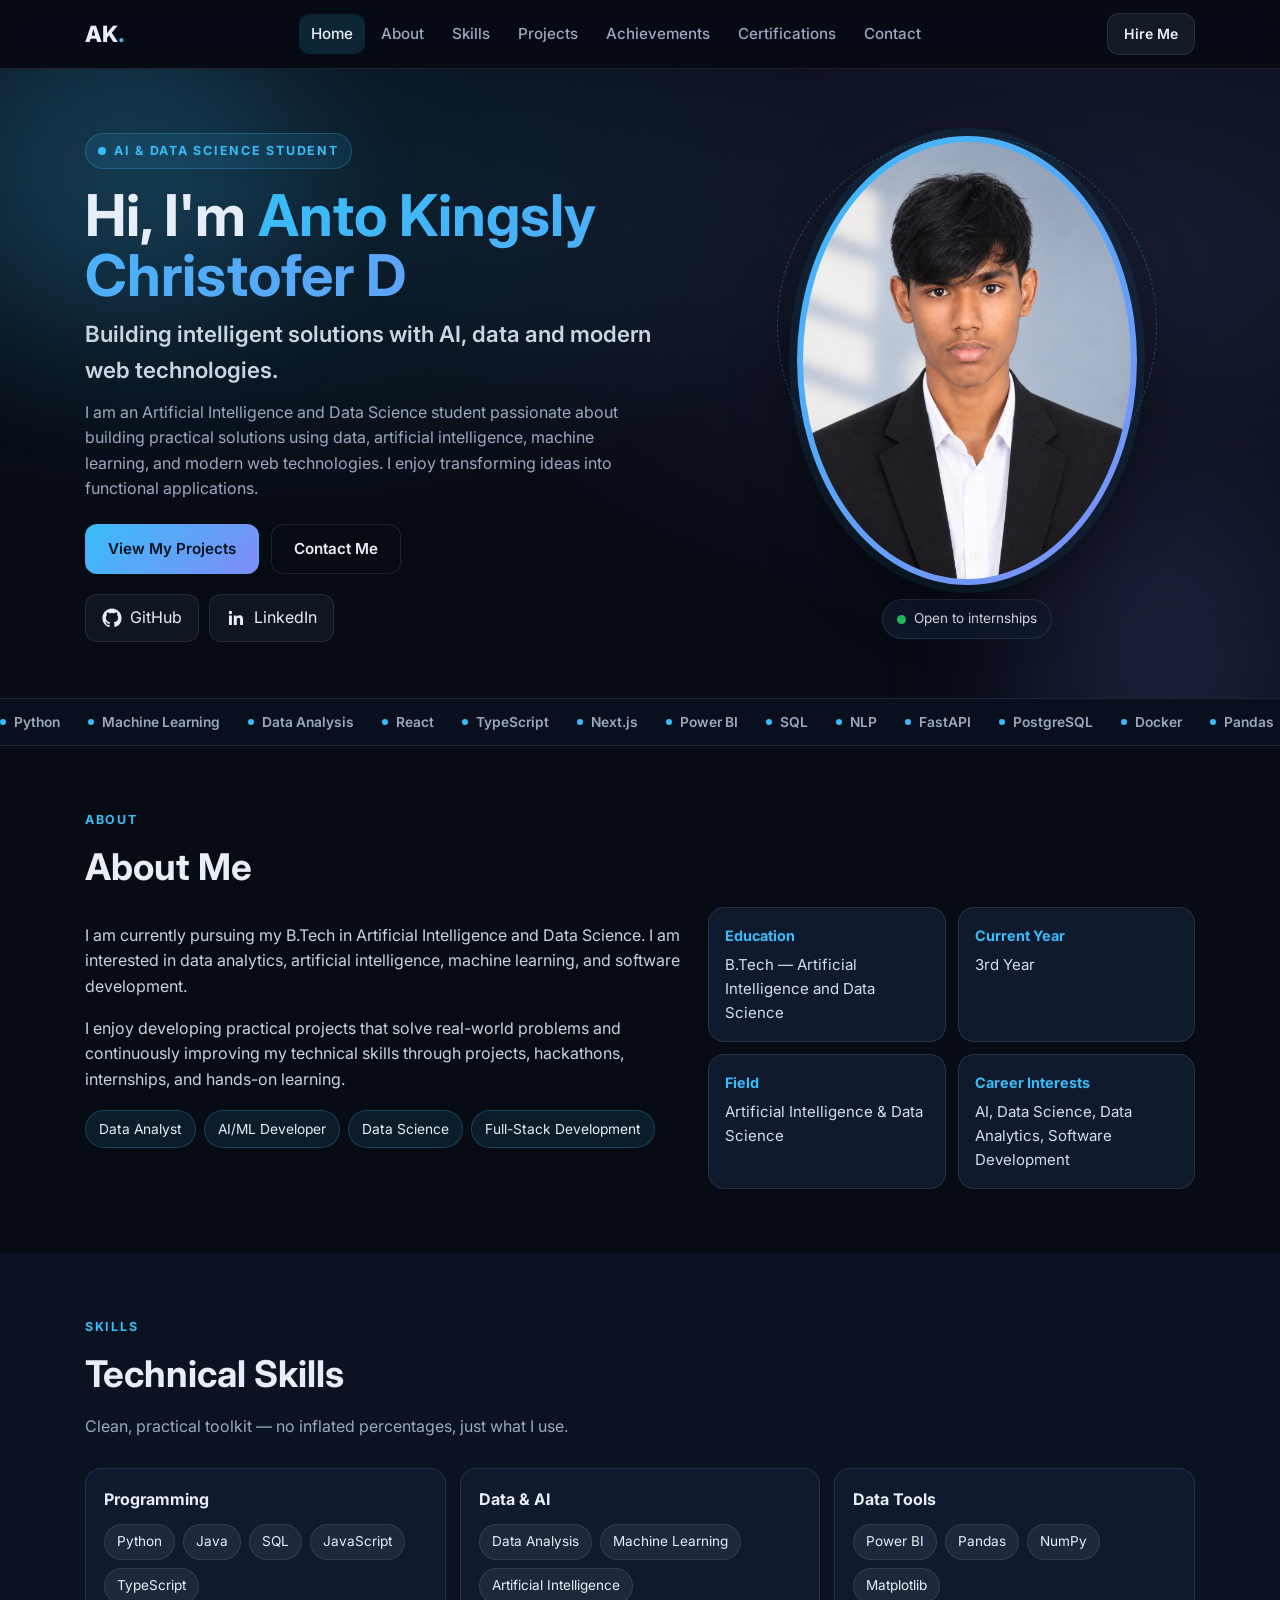
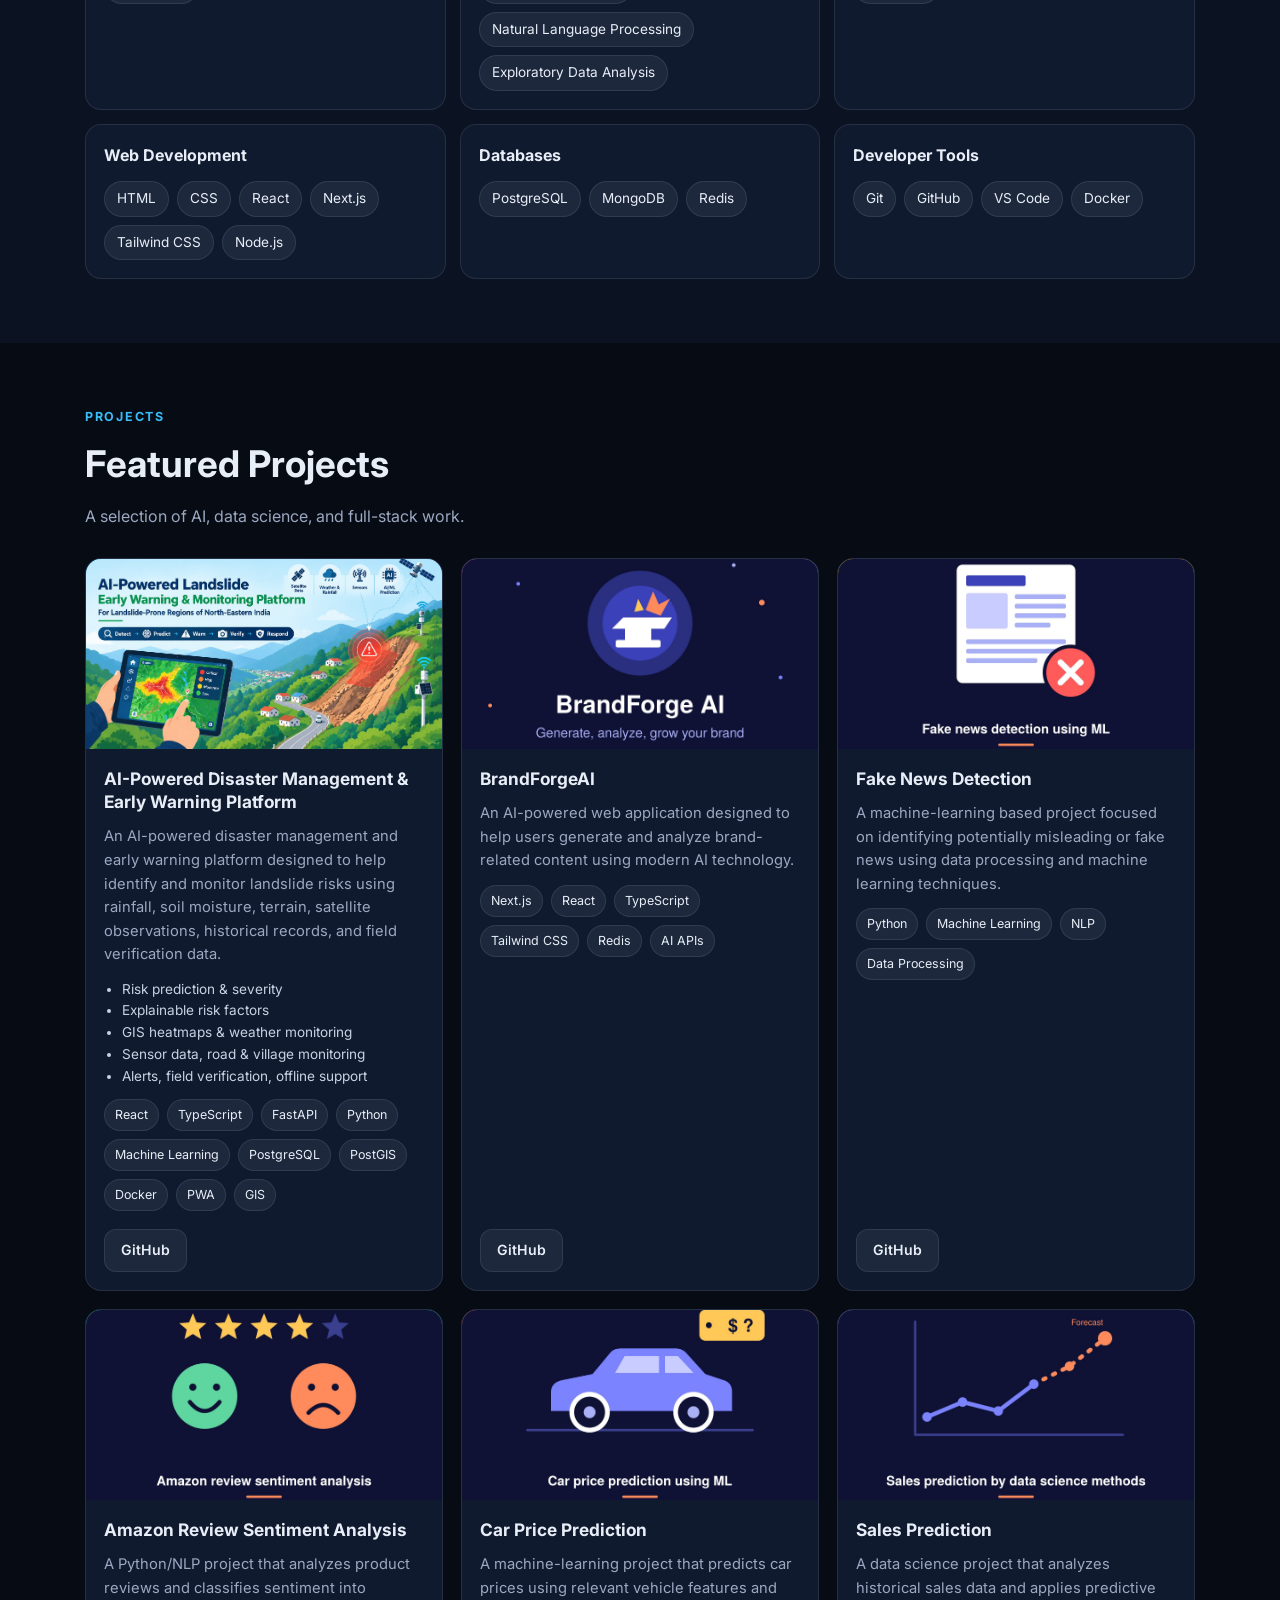
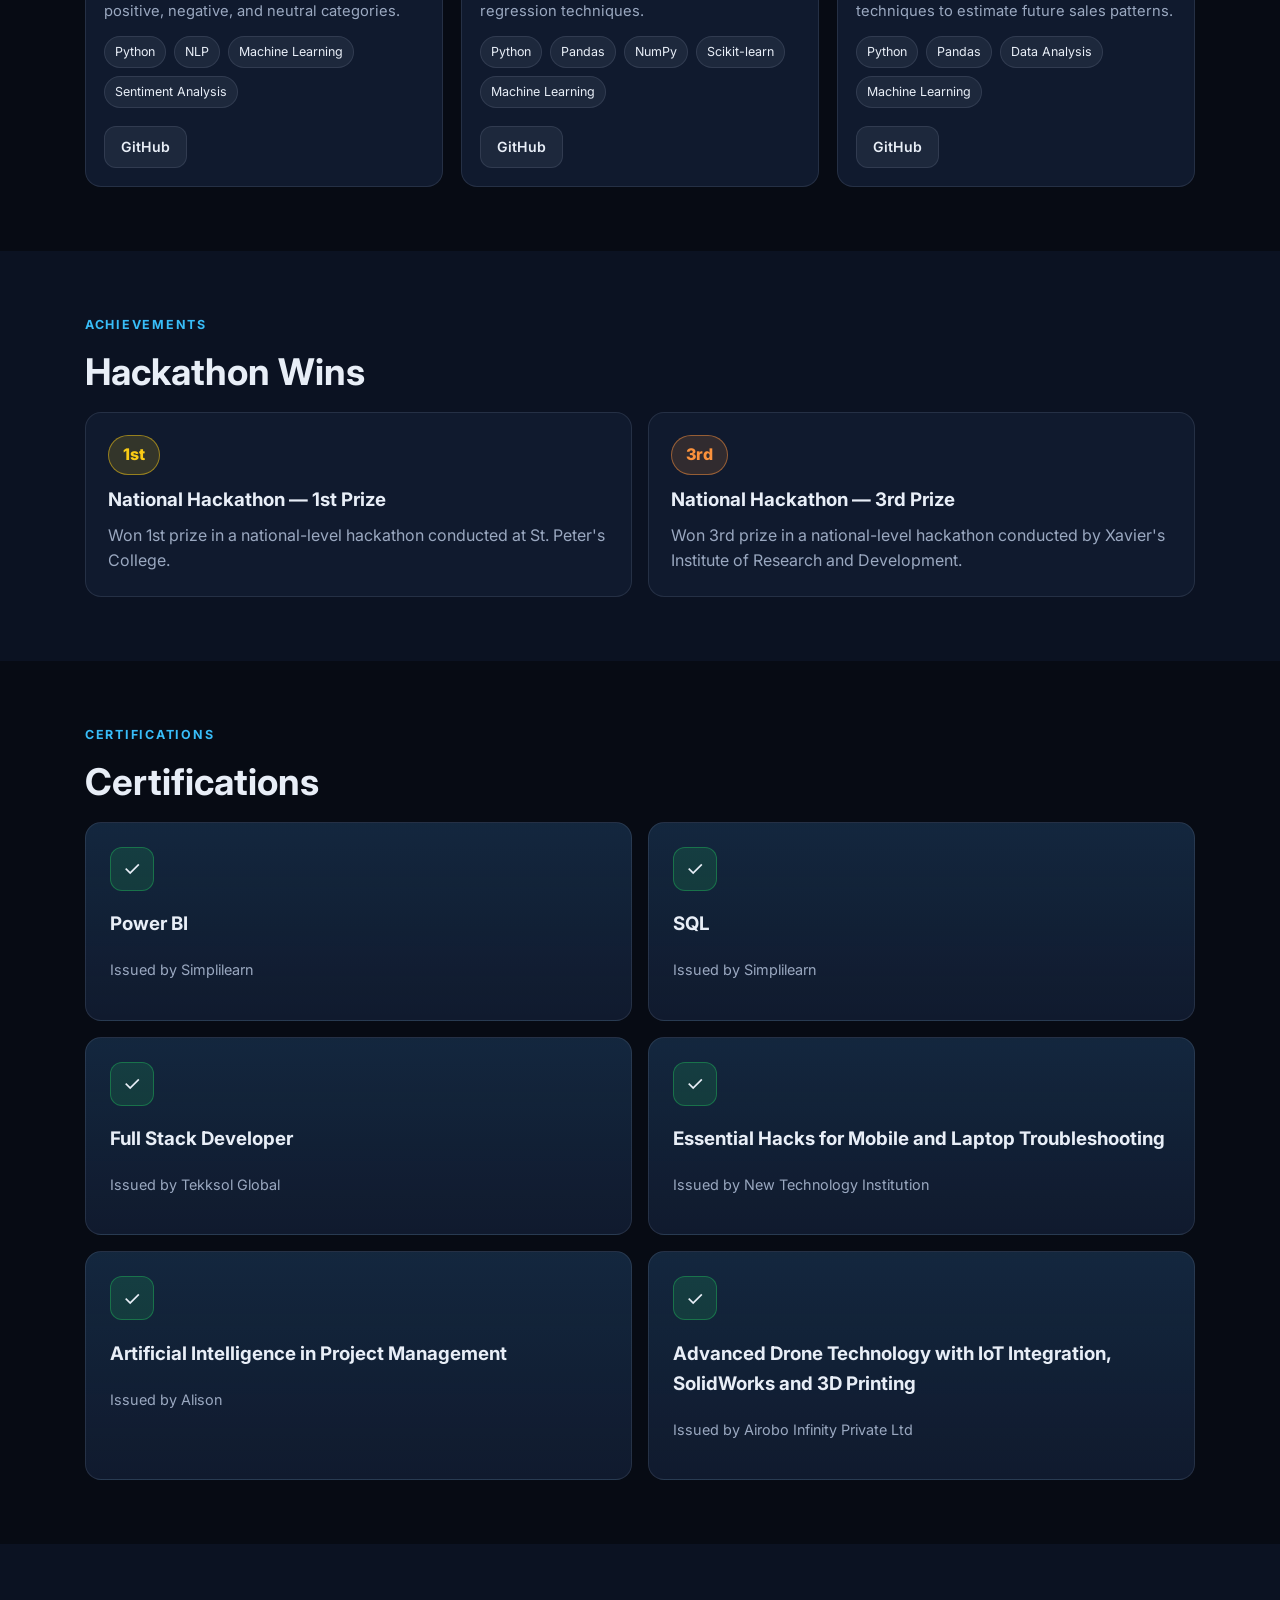
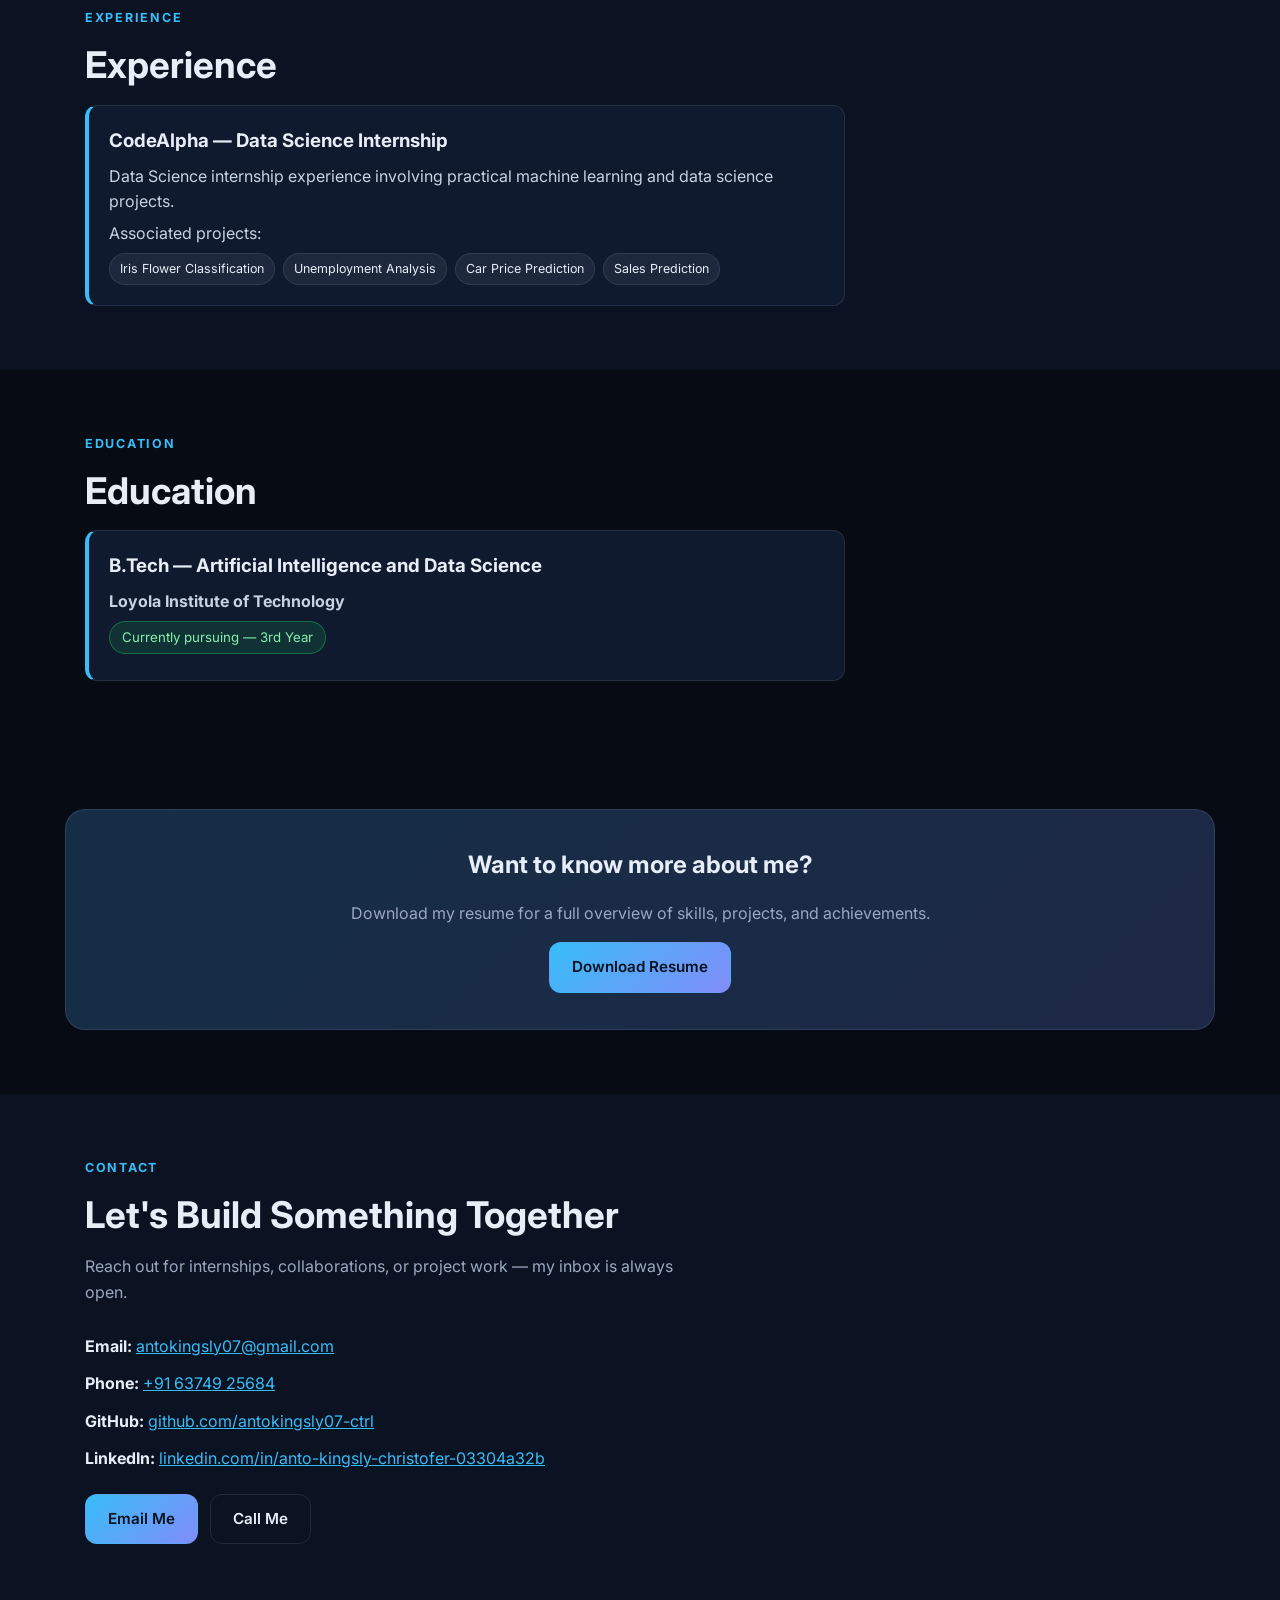
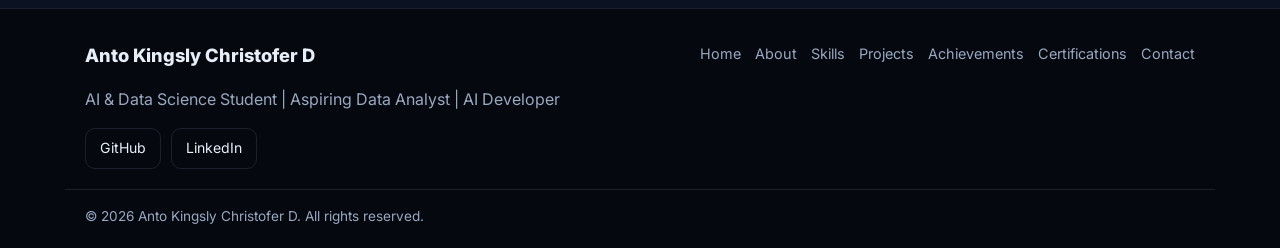
==== commit bb0ff21d: "Remove contact form, use direct email and call buttons" ====
--- a/index.html
+++ b/index.html
@@ -345,7 +345,6 @@
   <div class="container resume-box">
     <h2>Want to know more about me?</h2>
     <p>Download my resume for a full overview of skills, projects, and achievements.</p>
-    <!-- Add your file as resume.pdf in the site root -->
     <a class="btn btn-primary" href="resume.pdf" download>Download Resume</a>
   </div>
 </section>
@@ -355,32 +354,16 @@
   <div class="container">
     <p class="section-eyebrow">Contact</p>
     <h2 class="section-title">Let's Build Something Together</h2>
-    <div class="contact-grid">
-      <div>
-        <p class="section-sub" style="margin-top:0">Reach out for internships, collaborations, or project work.</p>
-        <ul class="contact-list">
-          <li><strong>Email:</strong> <a href="mailto:antokingsly07@gmail.com">antokingsly07@gmail.com</a></li>
-          <li><strong>Phone:</strong> <a href="tel:+916374925684">+91 63749 25684</a></li>
-          <li><strong>GitHub:</strong> <a href="https://github.com/antokingsly07-ctrl" target="_blank" rel="noopener noreferrer">github.com/antokingsly07-ctrl</a></li>
-          <li><strong>LinkedIn:</strong> <a href="https://www.linkedin.com/in/anto-kingsly-christofer-03304a32b" target="_blank" rel="noopener noreferrer">linkedin.com/in/anto-kingsly-christofer-03304a32b</a></li>
-        </ul>
-      </div>
-      <!-- Messages are delivered to antokingsly07@gmail.com via FormSubmit (no backend needed) -->
-      <form id="contactForm" class="contact-form" aria-label="Contact form">
-        <label> Name
-          <input type="text" name="name" required autocomplete="name" placeholder="Your name" />
-        </label>
-        <label> Email
-          <input type="email" name="email" required autocomplete="email" placeholder="you@example.com" />
-        </label>
-        <label> Message
-          <textarea name="message" rows="5" required placeholder="Tell me about your project or opportunity..."></textarea>
-        </label>
-        <input type="text" name="_honey" class="hp-field" tabindex="-1" autocomplete="off" aria-hidden="true" />
-        <button type="submit" class="btn btn-primary">Send Message</button>
-        <p class="form-status" id="formStatus" role="status" aria-live="polite"></p>
-        <p class="placeholder-note">Messages are delivered straight to <code>antokingsly07@gmail.com</code>. Owner setup: get a free key at <code>web3forms.com</code> and paste it as <code>WEB3FORMS_KEY</code> in <code>script.js</code>.</p>
-      </form>
+    <p class="section-sub" style="margin-top:0;max-width:60ch">Reach out for internships, collaborations, or project work — my inbox is always open.</p>
+    <ul class="contact-list">
+      <li><strong>Email:</strong> <a href="mailto:antokingsly07@gmail.com">antokingsly07@gmail.com</a></li>
+      <li><strong>Phone:</strong> <a href="tel:+916374925684">+91 63749 25684</a></li>
+      <li><strong>GitHub:</strong> <a href="https://github.com/antokingsly07-ctrl" target="_blank" rel="noopener noreferrer">github.com/antokingsly07-ctrl</a></li>
+      <li><strong>LinkedIn:</strong> <a href="https://www.linkedin.com/in/anto-kingsly-christofer-03304a32b" target="_blank" rel="noopener noreferrer">linkedin.com/in/anto-kingsly-christofer-03304a32b</a></li>
+    </ul>
+    <div style="margin-top:22px;display:flex;gap:12px;flex-wrap:wrap">
+      <a class="btn btn-primary" href="mailto:antokingsly07@gmail.com">Email Me</a>
+      <a class="btn btn-secondary" href="tel:+916374925684">Call Me</a>
     </div>
   </div>
 </section>
--- a/styles.css
+++ b/styles.css
@@ -137,12 +137,7 @@
 .resume-box p{color:var(--muted)}
 
 /* Contact */
-.contact-grid{display:grid;grid-template-columns:.9fr 1.1fr;gap:24px;align-items:start}
-.contact-list{list-style:none;padding:0;margin:0;display:grid;gap:12px}
-.contact-form{background:var(--card);border:1px solid var(--border);border-radius:var(--radius);padding:20px;display:grid;gap:14px}
-.contact-form label{display:grid;gap:6px;font-weight:600;font-size:.9rem}
-.contact-form input,.contact-form textarea{background:#0a1326;border:1px solid var(--border);border-radius:10px;padding:12px;color:var(--text);font:inherit;width:100%}
-.contact-form input::placeholder,.contact-form textarea::placeholder{color:#64748b}
+.contact-list{list-style:none;padding:0;margin:0;display:grid;gap:12px;max-width:640px}
 
 /* Footer */
 .footer{border-top:1px solid var(--border);padding:32px 0 20px;background:#05080f}
@@ -164,7 +159,7 @@
   .skills-grid{grid-template-columns:repeat(2,1fr)}
 }
 @media(max-width:768px){
-  .hero-grid,.about-grid,.contact-grid{grid-template-columns:1fr}
+  .hero-grid,.about-grid{grid-template-columns:1fr}
   .hero{padding:40px 0}
   .hero-photo{order:-1}
   .nav-links{position:fixed;top:68px;left:0;right:0;background:#0b1222;flex-direction:column;padding:12px 20px 18px;border-bottom:1px solid var(--border);display:none}
@@ -245,10 +240,3 @@
 #toTop{position:fixed;right:20px;bottom:20px;width:44px;height:44px;border-radius:12px;border:1px solid var(--border);background:rgba(16,26,46,.92);color:var(--text);font-size:1.2rem;line-height:1;cursor:pointer;opacity:0;transform:translateY(12px);pointer-events:none;transition:opacity .3s,transform .3s,border-color .2s;z-index:55}
 #toTop.show{opacity:1;transform:none;pointer-events:auto}
 #toTop:hover{border-color:var(--accent)}
-
-/* Contact form status */
-.hp-field{position:absolute!important;left:-9999px;top:auto;width:1px;height:1px;opacity:0}
-.form-status{font-size:.88rem;margin:0;min-height:1.4em}
-.form-status.success{color:#86efac}
-.form-status.error{color:#fca5a5}
-.contact-form button[disabled]{opacity:.6;cursor:wait}
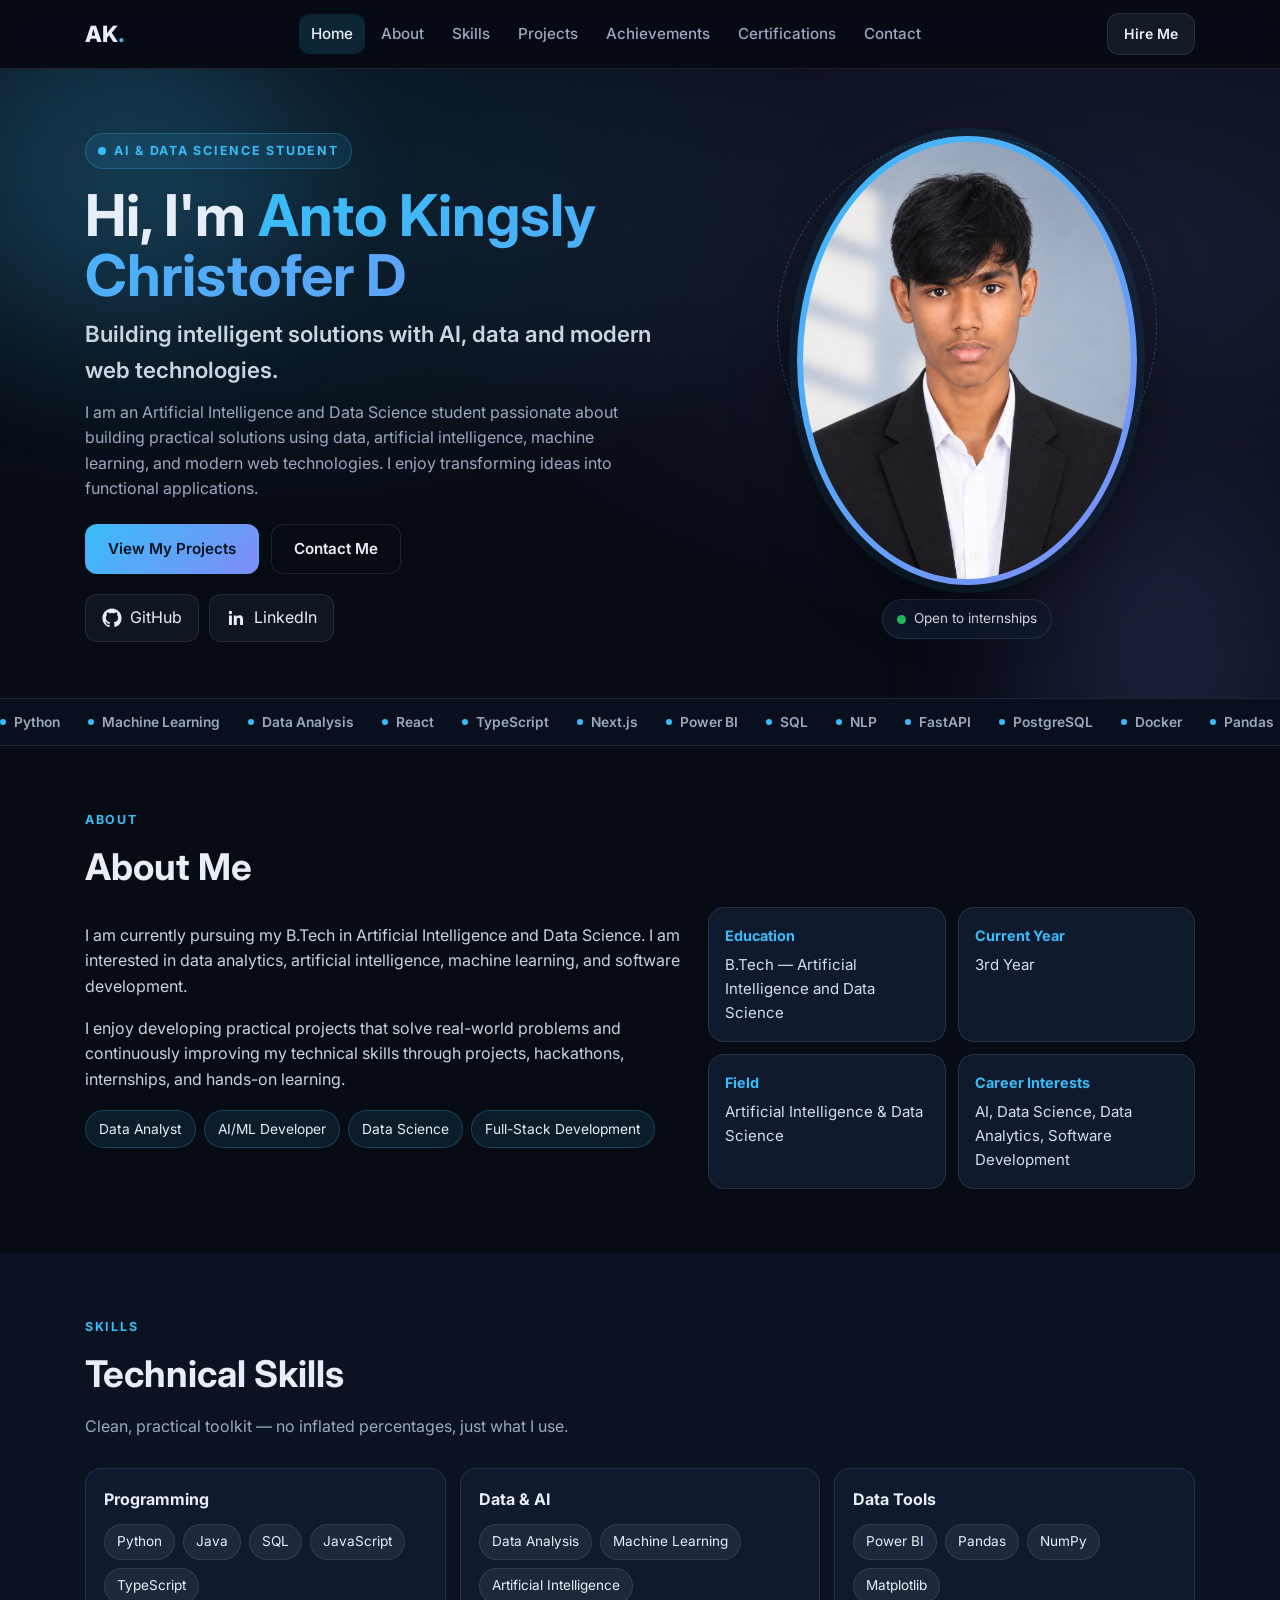
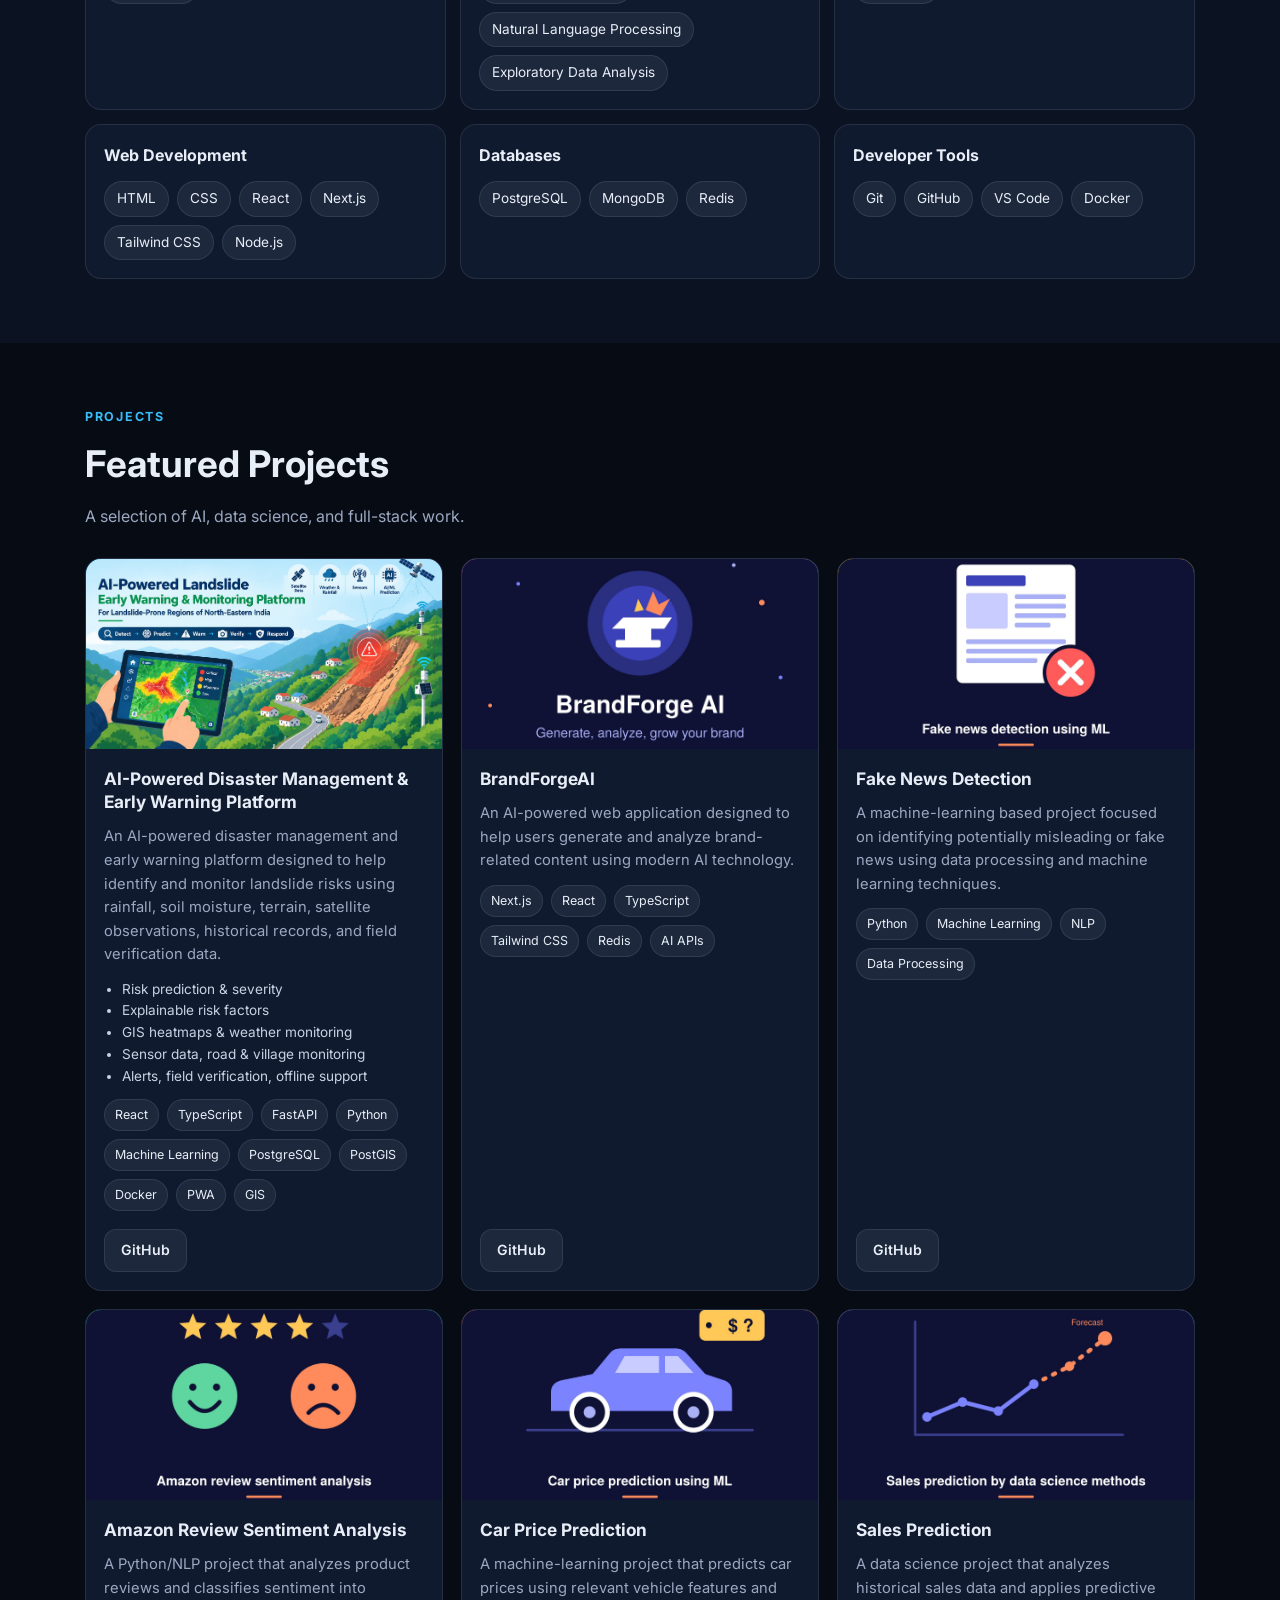
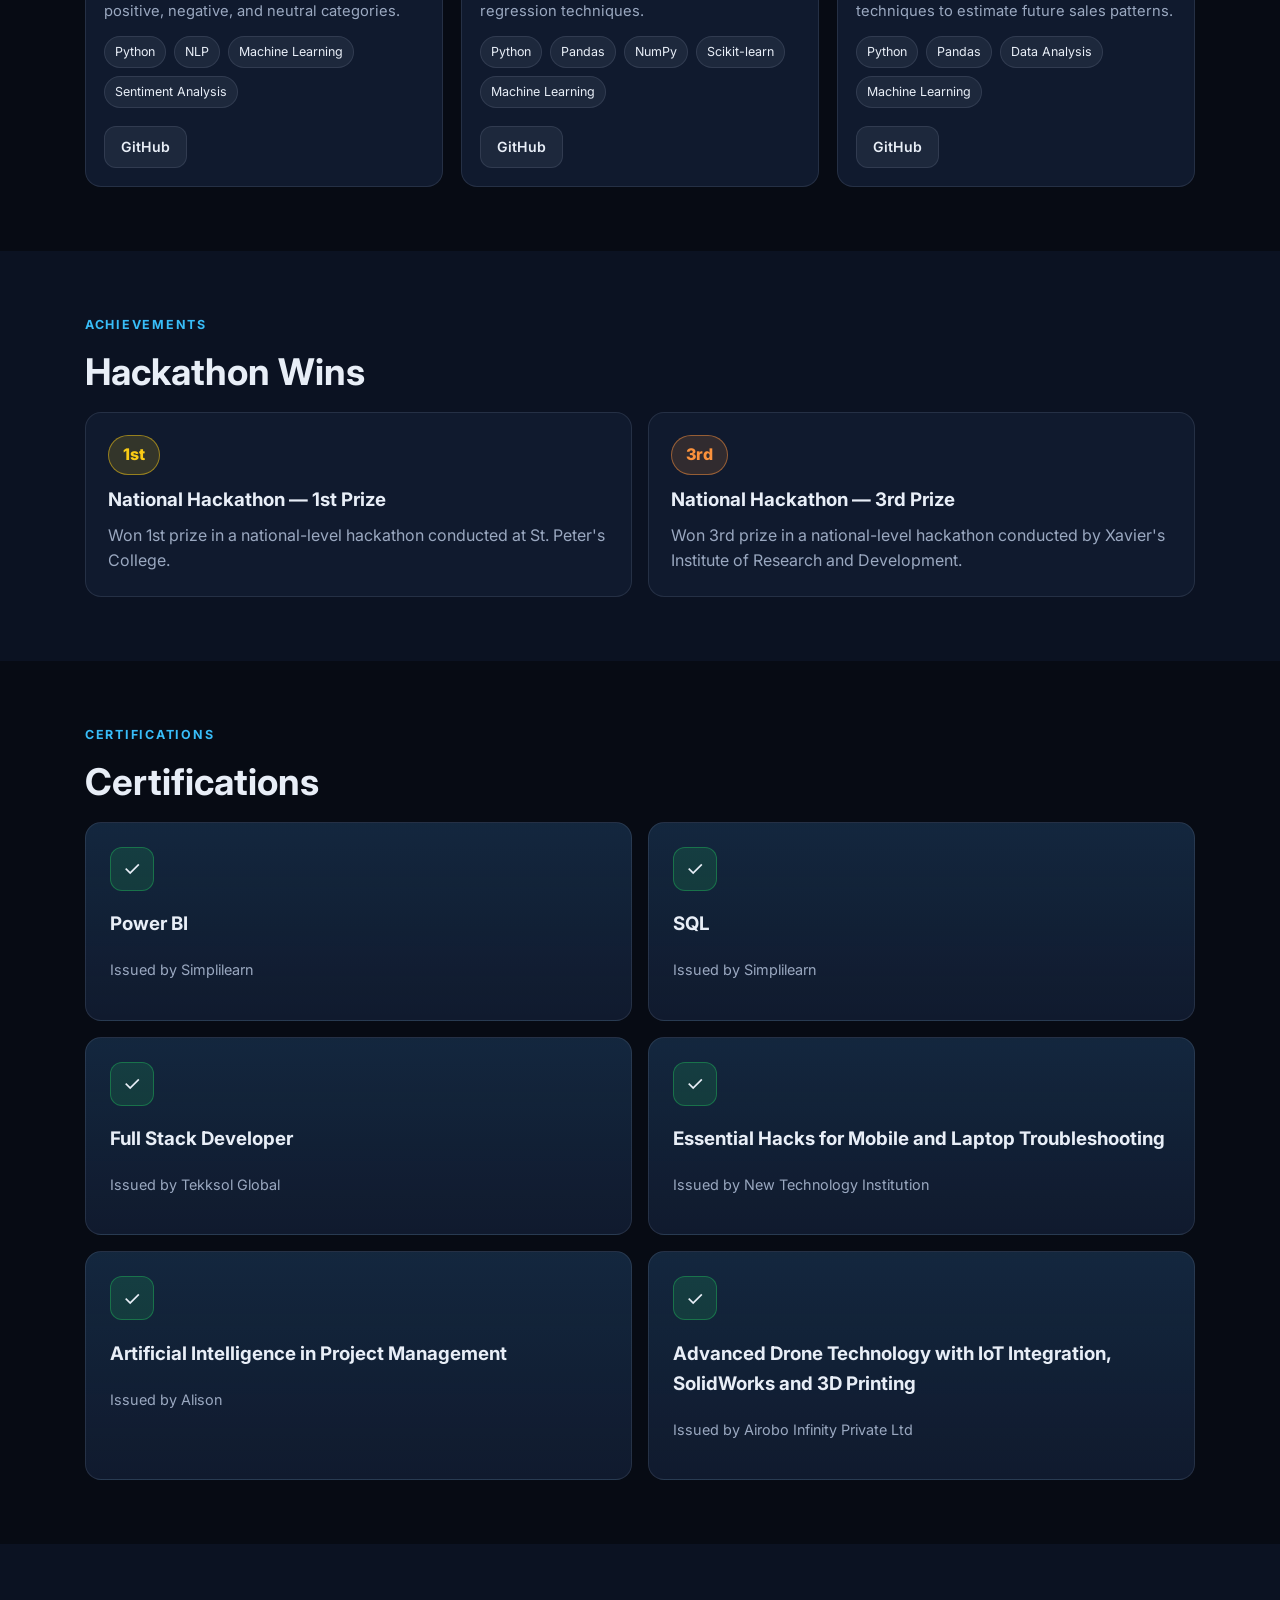
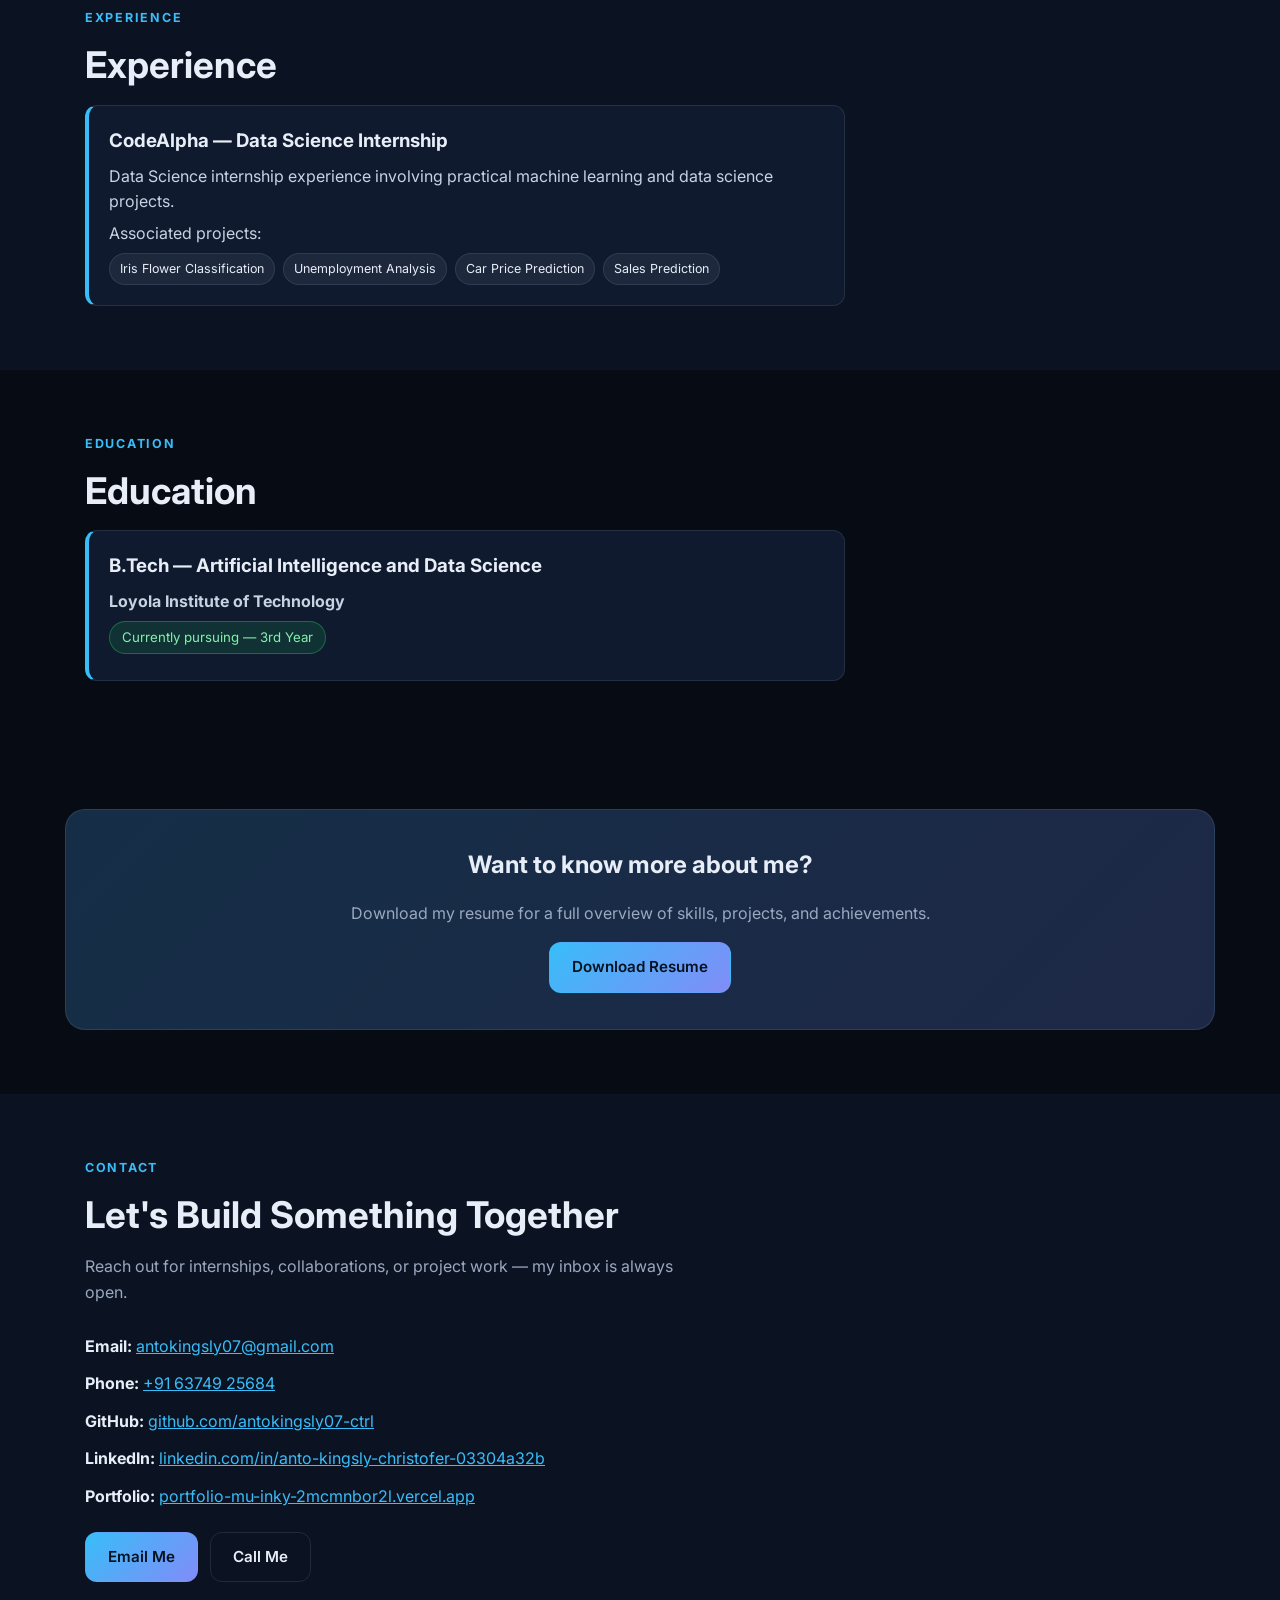
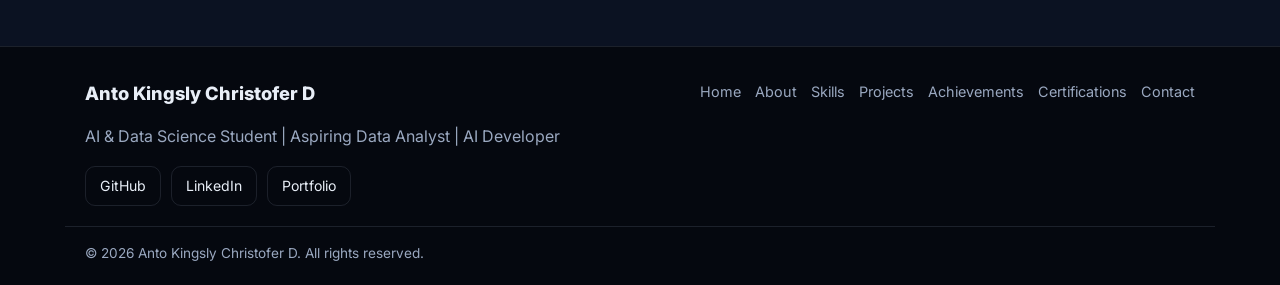
==== commit ceae6c5f: "Add live portfolio URL to site and resume" ====
--- a/index.html
+++ b/index.html
@@ -345,7 +345,7 @@
   <div class="container resume-box">
     <h2>Want to know more about me?</h2>
     <p>Download my resume for a full overview of skills, projects, and achievements.</p>
-    <a class="btn btn-primary" href="resume.pdf" download>Download Resume</a>
+    <a class="btn btn-primary" href="resume.pdf" download="Anto-Kingsly-Christofer-D-Resume.pdf" type="application/pdf">Download Resume</a>
   </div>
 </section>
 
@@ -360,6 +360,7 @@
       <li><strong>Phone:</strong> <a href="tel:+916374925684">+91 63749 25684</a></li>
       <li><strong>GitHub:</strong> <a href="https://github.com/antokingsly07-ctrl" target="_blank" rel="noopener noreferrer">github.com/antokingsly07-ctrl</a></li>
       <li><strong>LinkedIn:</strong> <a href="https://www.linkedin.com/in/anto-kingsly-christofer-03304a32b" target="_blank" rel="noopener noreferrer">linkedin.com/in/anto-kingsly-christofer-03304a32b</a></li>
+      <li><strong>Portfolio:</strong> <a href="https://portfolio-mu-inky-2mcmnbor2l.vercel.app/" target="_blank" rel="noopener noreferrer">portfolio-mu-inky-2mcmnbor2l.vercel.app</a></li>
     </ul>
     <div style="margin-top:22px;display:flex;gap:12px;flex-wrap:wrap">
       <a class="btn btn-primary" href="mailto:antokingsly07@gmail.com">Email Me</a>
@@ -377,6 +378,7 @@
       <div class="hero-social">
         <a href="https://github.com/antokingsly07-ctrl" target="_blank" rel="noopener noreferrer" aria-label="GitHub">GitHub</a>
         <a href="https://www.linkedin.com/in/anto-kingsly-christofer-03304a32b" target="_blank" rel="noopener noreferrer" aria-label="LinkedIn">LinkedIn</a>
+        <a href="https://portfolio-mu-inky-2mcmnbor2l.vercel.app/" target="_blank" rel="noopener noreferrer" aria-label="Live portfolio site">Portfolio</a>
       </div>
     </div>
     <nav aria-label="Footer">
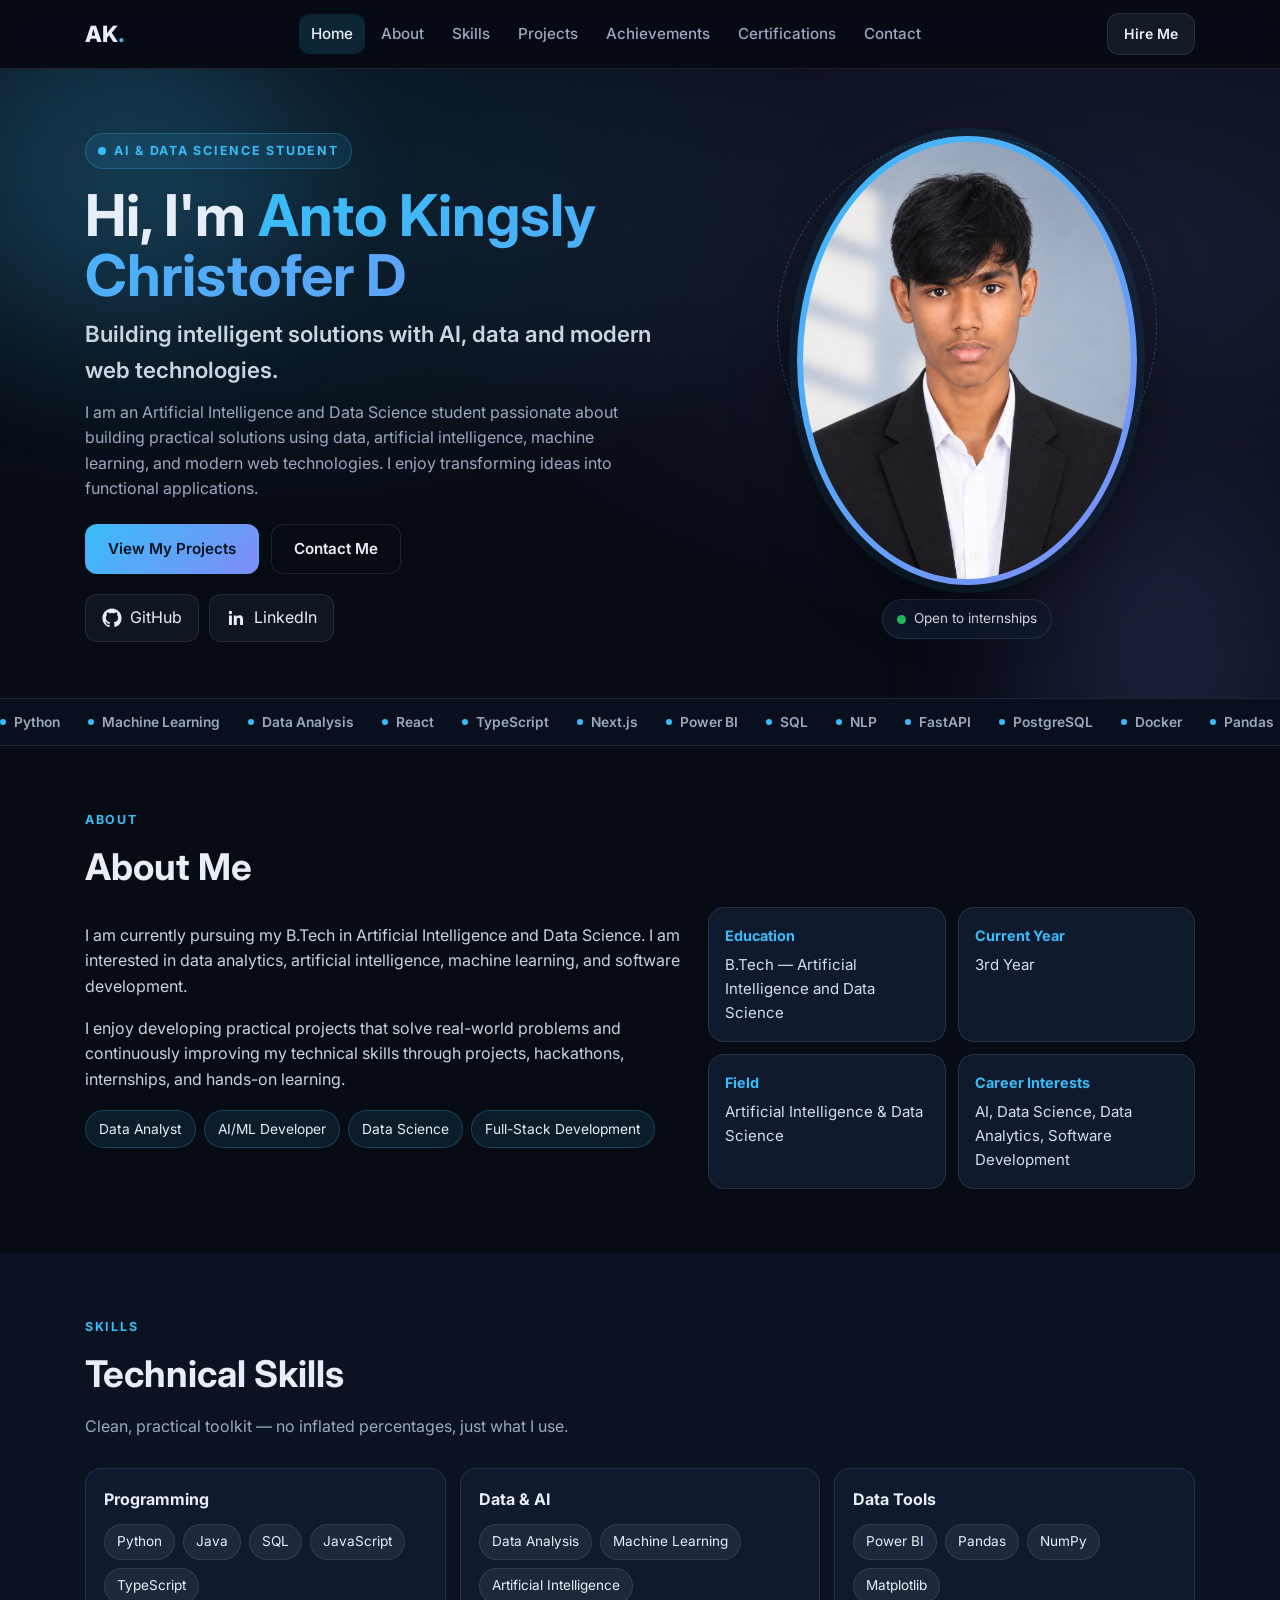
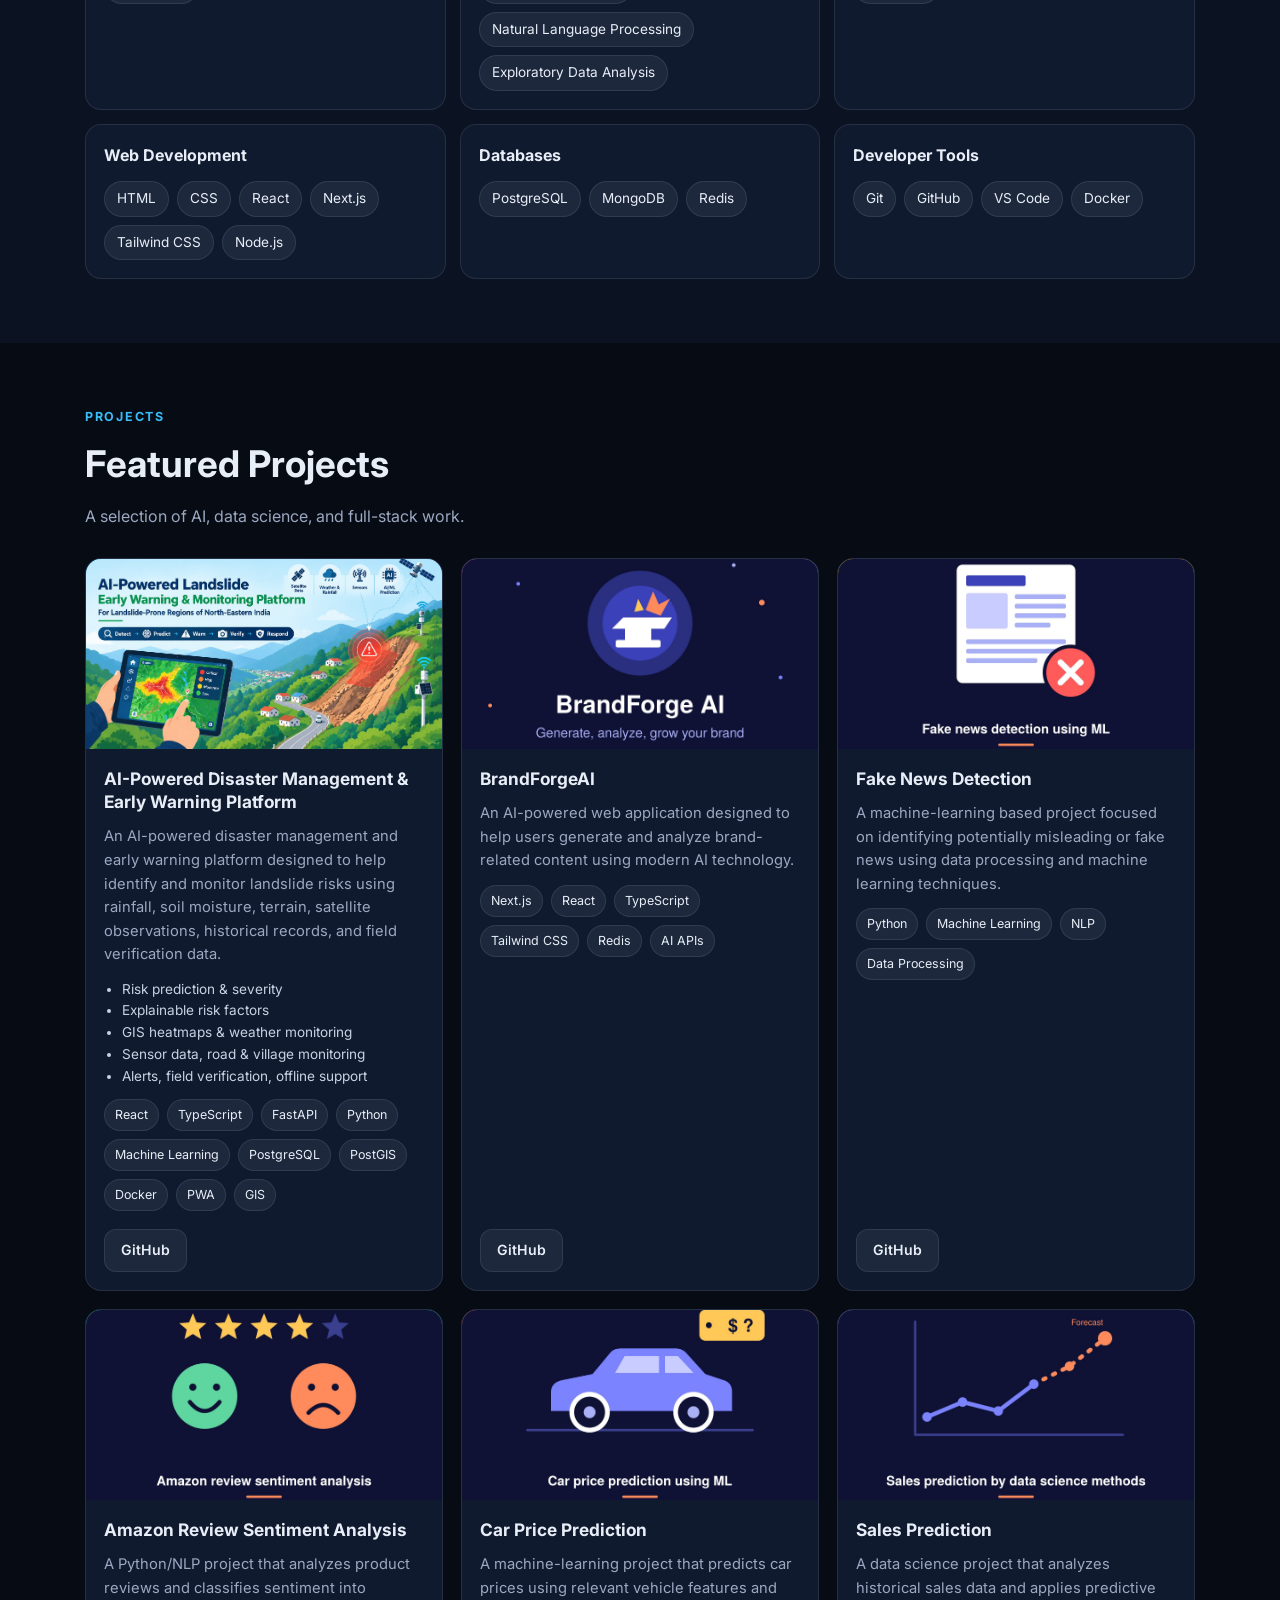
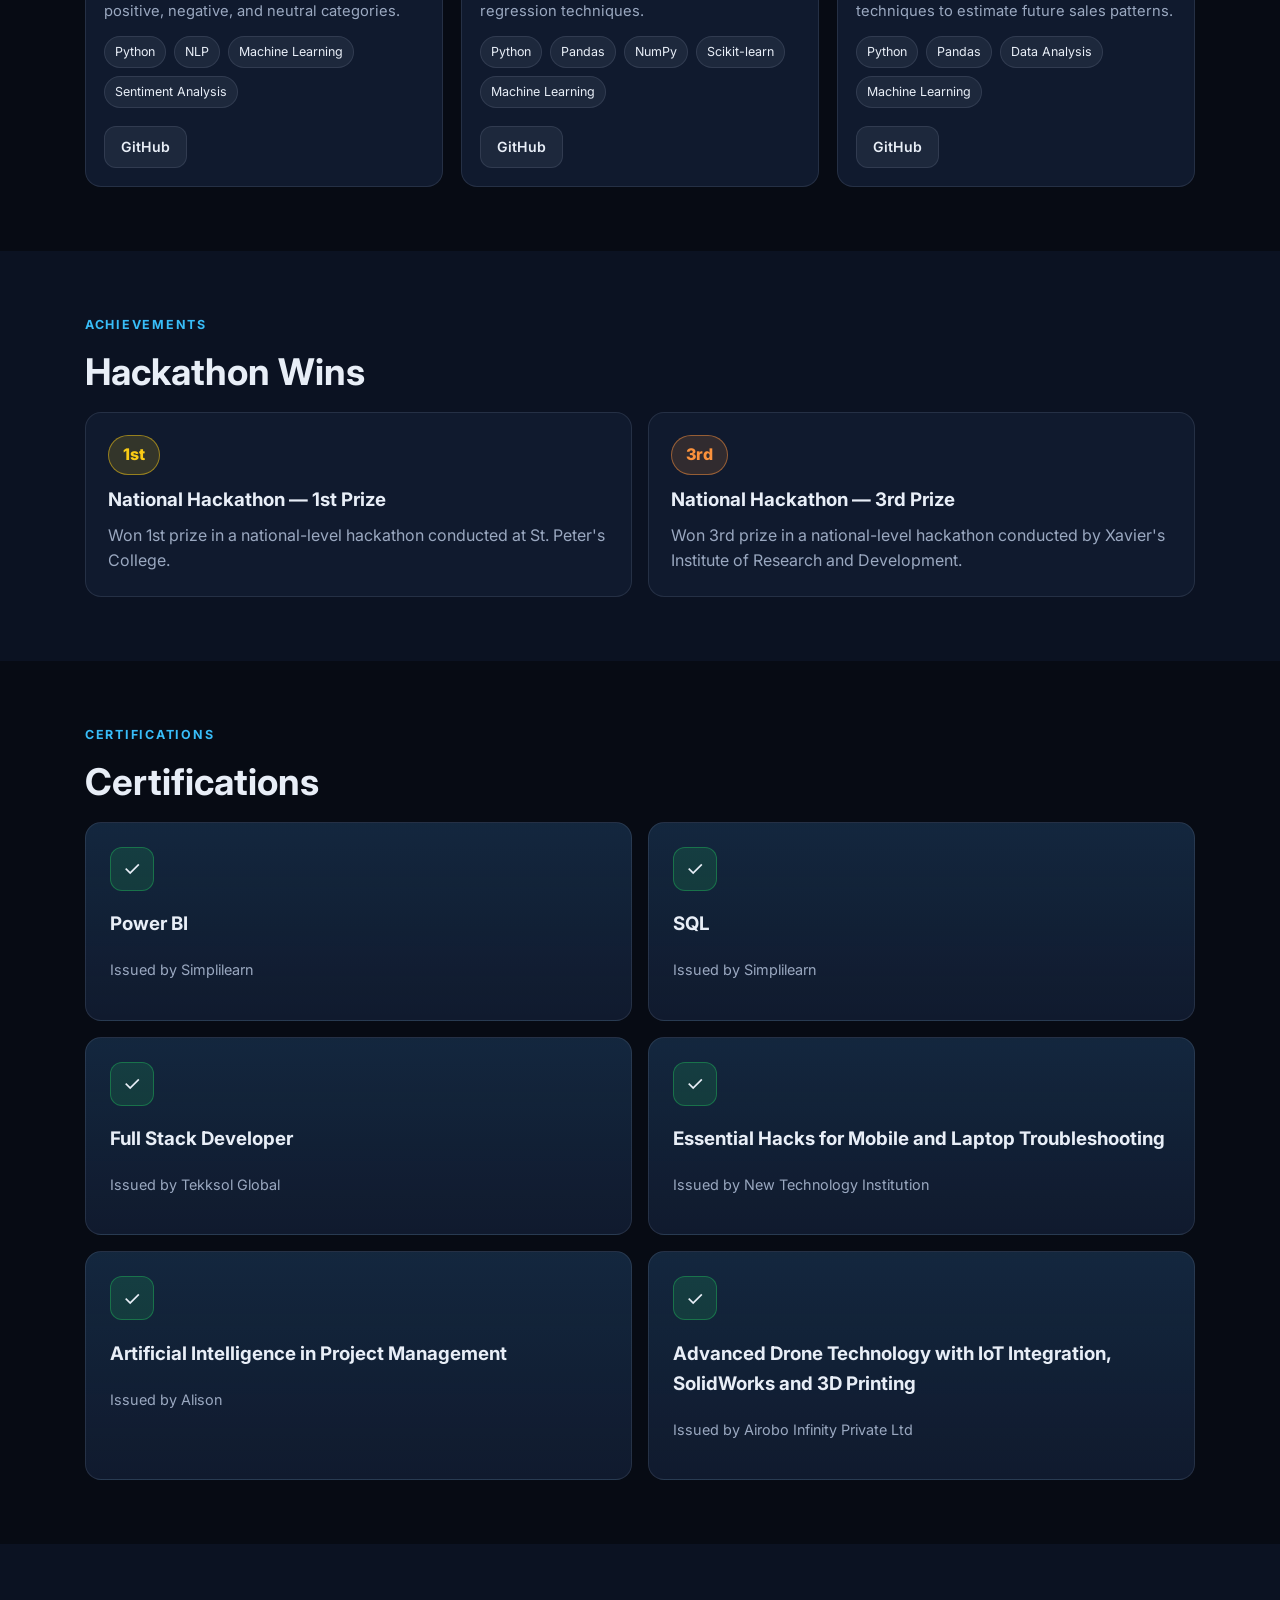
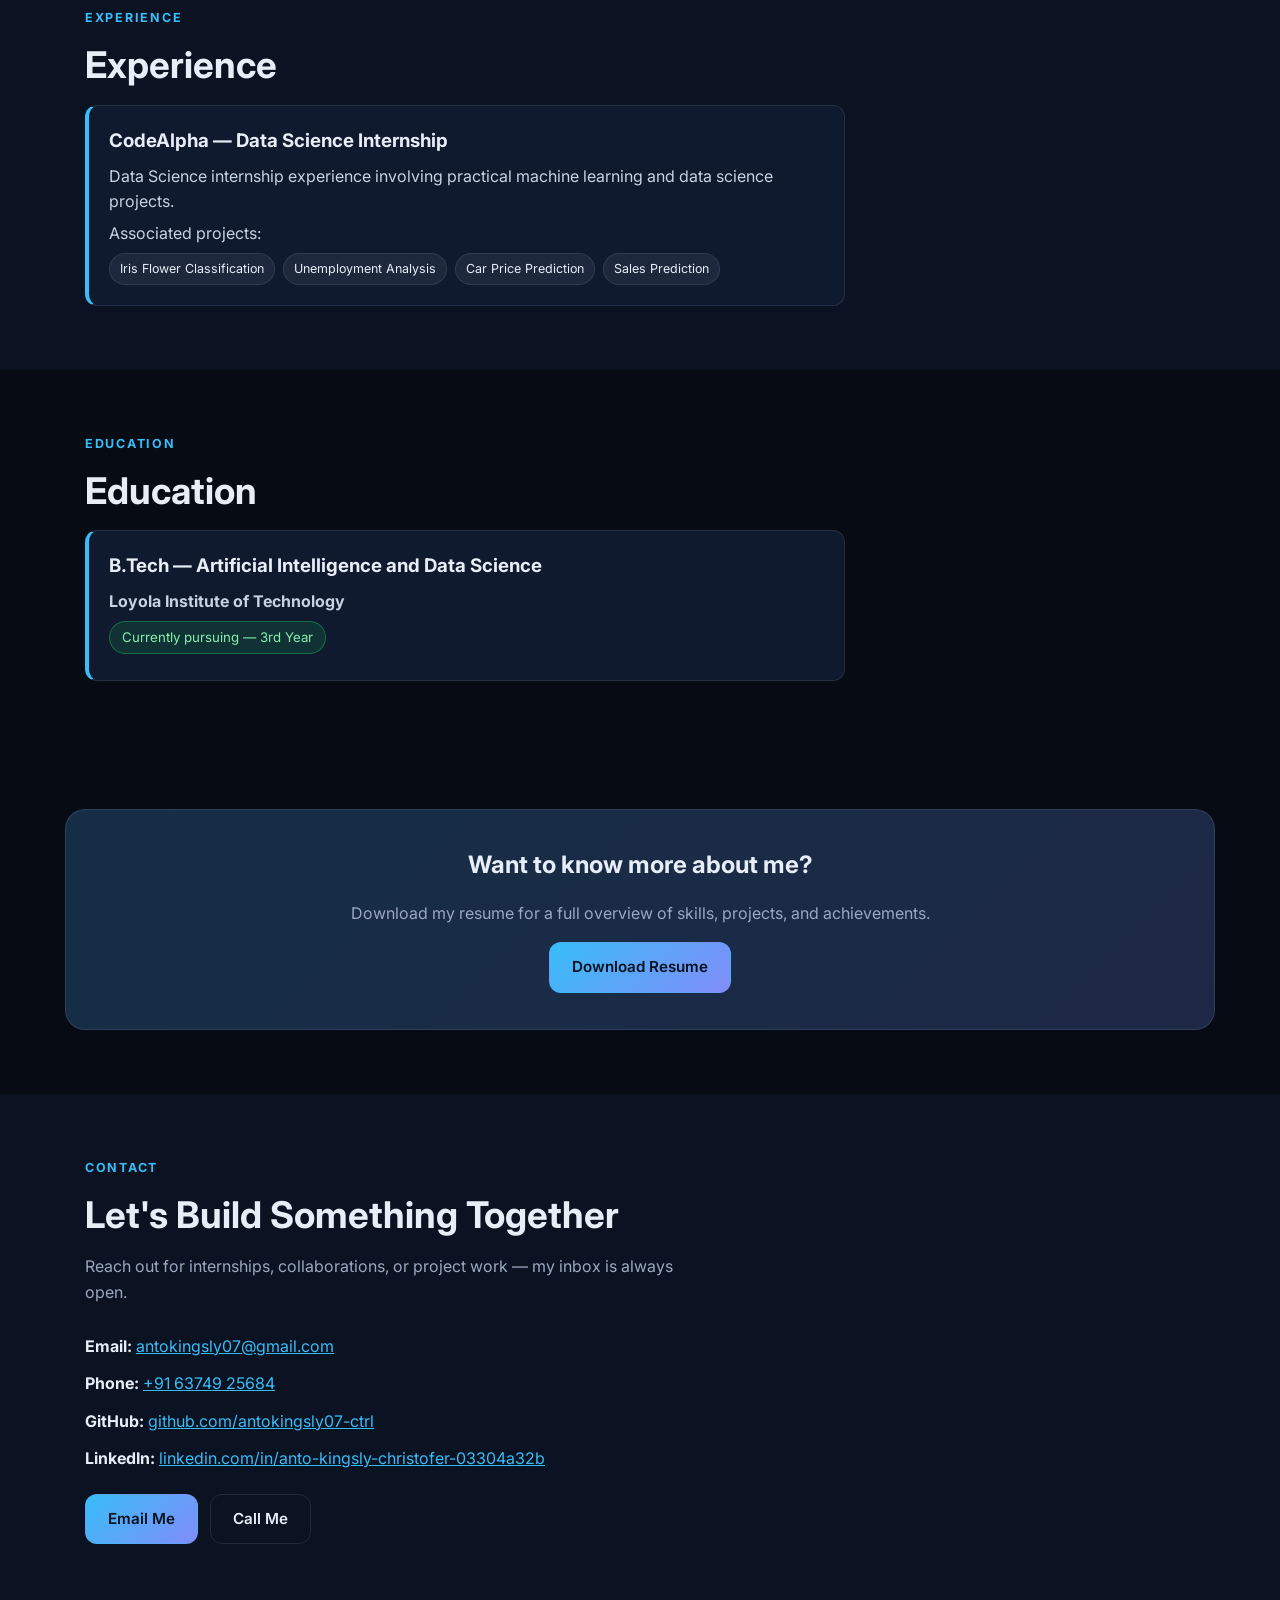
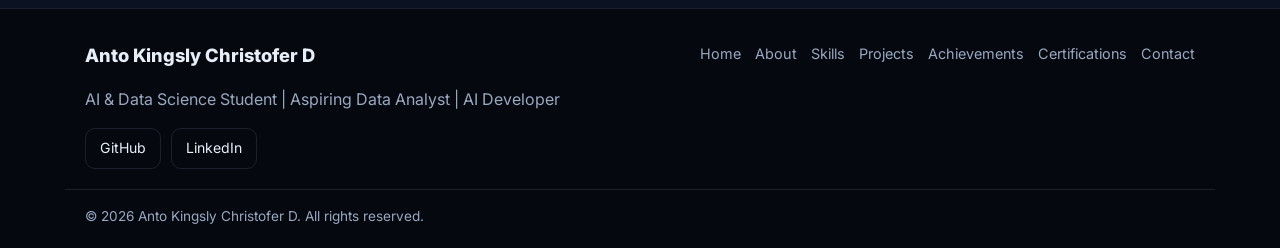
==== commit 049aae48: "Remove portfolio links from website" ====
--- a/index.html
+++ b/index.html
@@ -360,7 +360,6 @@
       <li><strong>Phone:</strong> <a href="tel:+916374925684">+91 63749 25684</a></li>
       <li><strong>GitHub:</strong> <a href="https://github.com/antokingsly07-ctrl" target="_blank" rel="noopener noreferrer">github.com/antokingsly07-ctrl</a></li>
       <li><strong>LinkedIn:</strong> <a href="https://www.linkedin.com/in/anto-kingsly-christofer-03304a32b" target="_blank" rel="noopener noreferrer">linkedin.com/in/anto-kingsly-christofer-03304a32b</a></li>
-      <li><strong>Portfolio:</strong> <a href="https://portfolio-mu-inky-2mcmnbor2l.vercel.app/" target="_blank" rel="noopener noreferrer">portfolio-mu-inky-2mcmnbor2l.vercel.app</a></li>
     </ul>
     <div style="margin-top:22px;display:flex;gap:12px;flex-wrap:wrap">
       <a class="btn btn-primary" href="mailto:antokingsly07@gmail.com">Email Me</a>
@@ -378,7 +377,6 @@
       <div class="hero-social">
         <a href="https://github.com/antokingsly07-ctrl" target="_blank" rel="noopener noreferrer" aria-label="GitHub">GitHub</a>
         <a href="https://www.linkedin.com/in/anto-kingsly-christofer-03304a32b" target="_blank" rel="noopener noreferrer" aria-label="LinkedIn">LinkedIn</a>
-        <a href="https://portfolio-mu-inky-2mcmnbor2l.vercel.app/" target="_blank" rel="noopener noreferrer" aria-label="Live portfolio site">Portfolio</a>
       </div>
     </div>
     <nav aria-label="Footer">
